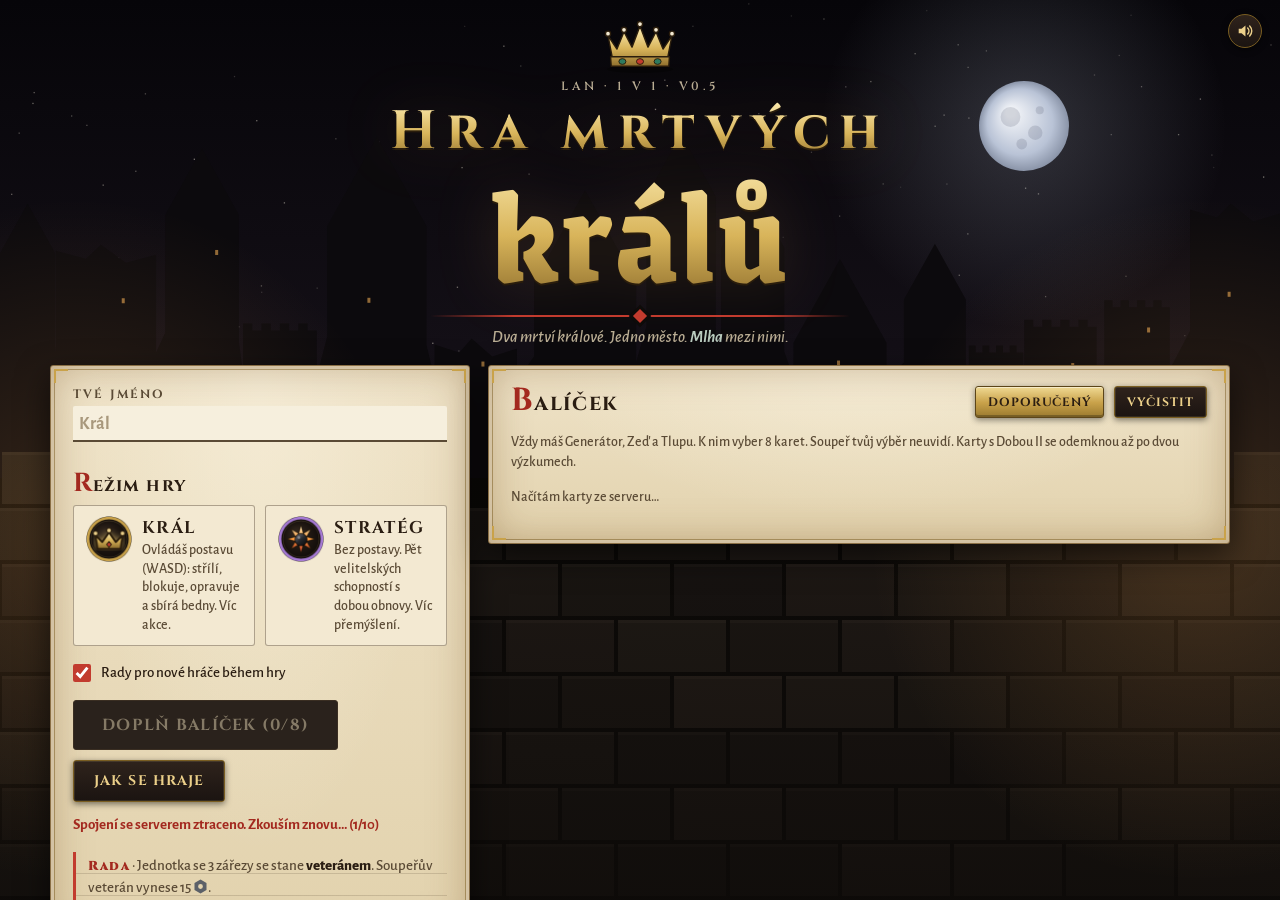
==== HRA-MRTVYCH-KRALU/index.html @ 2fa7d475 "Přidána Hra mrtvých králů v0.5 „Krypta“ PvP strategie 1v1 po LAN v prohlížeči: režimy Král a Stratég" ====
<!doctype html>
<html lang="cs">
<head>
<meta charset="utf-8">
<meta name="viewport" content="width=device-width, initial-scale=1">
<title>Hra mrtvých králů</title>
<link rel="preconnect" href="https://fonts.googleapis.com">
<link rel="preconnect" href="https://fonts.gstatic.com" crossorigin>
<link rel="stylesheet" href="https://fonts.googleapis.com/css2?family=Cinzel:wght@600;700;900&family=Alegreya+Sans:ital,wght@0,500;0,700;0,800;1,500&family=Grenze+Gotisch:wght@600;800&display=swap">
<link rel="stylesheet" href="style.css">
</head>
<body>

<div id="lobby">
  <canvas id="lobbyBg" aria-hidden="true"></canvas>
  <div class="sconce l" aria-hidden="true"></div><div class="sconce r" aria-hidden="true"></div>
  <button class="optBtn" id="optLobby" tabindex="-1" title="Zvuk a efekty (M ztlumí)"></button>
  <div class="lwrap">
    <header class="lhead">
      <canvas id="logoCrown" width="120" height="84" aria-hidden="true"></canvas>
      <div class="eyebrow">LAN · 1 v 1 · <span id="ver">v0.5</span></div>
      <h1 class="logo"><span class="la">Hra mrtvých</span><span class="lb">králů</span></h1>
      <div class="rubr" aria-hidden="true"><i></i></div>
      <p class="tagline">Dva mrtví králové. Jedno město. <b>Mlha</b> mezi nimi.</p>
    </header>
    <div class="lcols">
      <section class="folio orn lcol">
        <label class="lbl" for="name">Tvé jméno</label>
        <input type="text" id="name" maxlength="16" placeholder="Král" autocomplete="off">
        <div class="slots" id="slots"></div>
        <div class="note hidden" id="note"></div>
        <h3>Režim hry</h3>
        <div class="modes">
          <button class="mode" data-mode="kral" style="--c:#c9a24a"><img class="ico big" data-icon="kral" data-col="#c9a24a" alt=""><span><b>Král</b><span>Ovládáš postavu (WASD): střílí, blokuje, opravuje a sbírá bedny. Víc akce.</span></span></button>
          <button class="mode" data-mode="strateg" style="--c:#6a4a9a"><img class="ico big" data-icon="odstrel" data-col="#a77bd6" alt=""><span><b>Stratég</b><span>Bez postavy. Pět velitelských schopností s dobou obnovy. Víc přemýšlení.</span></span></button>
        </div>
        <label class="chk"><input type="checkbox" id="tipsChk"> Rady pro nové hráče během hry</label>
        <div class="row">
          <button class="btn primary big" id="readyBtn">Jsem připraven</button>
          <button class="btn dark" id="helpBtn">Jak se hraje</button>
        </div>
        <div class="err" id="err"></div>
        <div class="urls" id="urls"></div>
        <div class="tipday" id="tipday"></div>
      </section>
      <section class="folio orn lcol">
        <div class="deckhead">
          <h3>Balíček</h3><span id="deckCount" title="Vybrané karty"></span>
          <button class="btn small" id="deckRec">Doporučený</button>
          <button class="btn small dark" id="deckClear">Vyčistit</button>
        </div>
        <p class="muted">Vždy máš Generátor, Zeď a Tlupu. K nim vyber 8 karet. Soupeř tvůj výběr neuvidí. Karty s Dobou II se odemknou až po dvou výzkumech.</p>
        <div id="deck"><p class="muted">Načítám karty ze serveru…</p></div>
      </section>
    </div>
  </div>
</div>

<div id="game" class="hidden">
  <div id="top">
    <div class="res e" id="resE" title="Energie"><span data-ic="e"></span><b id="rE">0</b><small id="rInc"></small></div>
    <div class="res s" id="resS" title="Šrot"><span data-ic="s"></span><b id="rS">0</b><button class="conv" id="convBtn" tabindex="-1" title="Přetavit 30 ⚡ na 10 🔩 (C) · od Doby II"><span data-ic="e"></span>→<span data-ic="s"></span></button></div>
    <div class="res v" id="resV" title="Vzorky"><span data-ic="v"></span><b id="rV">0</b><small id="rDoba"></small></div>
    <button class="btn small dark" id="resBtn" tabindex="-1" title="Výzkum (V)">Výzkum <kbd>V</kbd></button>
    <div class="thr me"><div class="lb"><span class="nm" id="thMeN">Tvůj trůn</span><span id="thMeV"></span></div><div class="bar" id="thMeBar"><i class="trail" id="thMeT"></i><i class="fill" id="thMe"></i></div></div>
    <div id="clockBox"><div id="clock">00:00</div><div id="phase"></div></div>
    <div class="thr foe"><div class="lb"><span class="nm" id="thFoeN">Soupeř</span><span id="thFoeV"></span></div><div class="bar" id="thFoeBar"><i class="trail" id="thFoeT"></i><i class="fill" id="thFoe"></i></div></div>
    <div id="chips"><div class="chip hidden" id="eclChip"></div><div class="chip hidden" id="relicChip"></div></div>
    <button class="optBtn" id="optBtn" tabindex="-1" title="Zvuk a efekty (M ztlumí)"></button>
  </div>
  <div id="stage">
    <div id="hud"><div id="banner"></div></div>
    <div id="board">
      <canvas id="cv"></canvas>
      <div id="marks" aria-hidden="true"></div>
      <div id="tip" class="hidden"></div>
    </div>
    <div id="ann" aria-live="polite"></div>
  </div>
  <div id="side" class="orn"><div id="sideMain"></div><div id="toasts" aria-live="polite"></div></div>
  <div id="bar"></div>
</div>

<div id="floats" aria-hidden="true"></div>
<div id="curMsg" class="hidden" role="status"></div>

<div id="optPop" class="hidden" role="dialog" aria-label="Zvuk a efekty">
  <h4>Zvuk a efekty</h4>
  <label class="sl"><span>Efekty</span><input type="range" min="0" max="100" step="5" data-o="sfx"><output data-v="sfx"></output></label>
  <label class="sl"><span>Hudba</span><input type="range" min="0" max="100" step="5" data-o="mus"><output data-v="mus"></output></label>
  <label class="ck"><input type="checkbox" data-o="mute"> Ztlumit vše <kbd>M</kbd></label>
  <div class="seg"><span>Otřesy obrazovky</span><div class="segs"><button tabindex="-1" data-shake="0">vypnuto</button><button tabindex="-1" data-shake="0.4">slabé</button><button tabindex="-1" data-shake="1">plné</button></div></div>
  <label class="ck"><input type="checkbox" data-o="flash"> Záblesky</label>
  <label class="ck"><input type="checkbox" data-o="nums"> Čísla poškození</label>
  <label class="ck"><input type="checkbox" data-o="calm"> Klidné efekty <small>bez otřesů, záblesků a zpomalení</small></label>
</div>

<div id="endOv" class="ov hidden">
  <div class="card folio orn end">
    <canvas id="endCrown" width="220" height="140" aria-hidden="true"></canvas>
    <h1 id="endT"></h1>
    <div class="sub" id="endR"></div>
    <table id="endS"></table>
    <button class="btn primary big" id="endBtn">Zpět do lobby</button>
  </div>
</div>

<div id="resOv" class="ov hidden">
  <div class="card folio orn wide">
    <div class="rhead"><h2><img class="ico" data-icon="vzorek" data-col="#a77bd6" alt="">Výzkum</h2><span id="resInfo" class="muted"></span><button class="btn small dark" id="resClose" tabindex="-1">Zavřít <kbd>V</kbd></button></div>
    <div class="rtree" id="resTree"></div>
  </div>
</div>

<div id="helpOv" class="ov hidden">
  <div class="card folio orn help">
    <h2>Jak se hraje</h2>
    <h3>Cíl</h3>
    <ul>
      <li>Znič soupeřův <b>Trůn</b> nebo mu dej <b>šach-mat</b>. Svůj trůn máš vždy vlevo.</li>
      <li>Zápas trvá náhodně 10–15 min. Pak přijde <b>Poslední noc</b>: tma, Mlha každých 20 s pohltí další sloupec a trůny ztrácejí životy. Padnou-li oba naráz, vyhraje ten, kdo nadělal víc škody.</li>
    </ul>
    <h3>Pole a Mlha</h3>
    <ul>
      <li>Stavíš a nasazuješ jen na <b>své polovině</b>. Uprostřed je <b>Mlha</b>, odkud lezou zombie na oba hráče. Mlha pomalu ubírá životy.</li>
      <li>Od poloviny zápasu se Mlha rozšiřuje do základen. Stavby v ní chátrají.</li>
      <li>Soupeře vidíš jen <b>průzkumem</b> (Hláska, dron, jednotky, Král). <b>Věže střílí jen tam, kam vidíš.</b></li>
      <li><b>Zatmění</b> ve 4., 7. a 10. minutě: 25 s tmy, věže vidí jen 1,5 pole a jednotky polovinu. Ohlásí se 15 s předem.</li>
    </ul>
    <h3>Bedny a Relikvie</h3>
    <ul>
      <li>Do Mlhy padají <b>zásobovací bedny</b> (energie, šrot, Vzorky, někdy karta zdarma). Sebrat bednu trvá 3 s: jednotka na poli, Král u ní nebo sběrný dron. Když u ní stojí oba hráči, je <b>sporná</b>.</li>
      <li>Od 2. minuty je uprostřed Mlhy <b>Relikvie</b>. Obsadíš ji, když tam 5 s stojí jen tvoje jednotka nebo Král. Dává +2 <span data-ic="e"></span>/s a každých 40 s 1 <span data-ic="v"></span>.</li>
    </ul>
    <h3>Režimy</h3>
    <ul>
      <li><b>Král:</b> <kbd>W</kbd><kbd>A</kbd><kbd>S</kbd><kbd>D</kbd> pohyb, střílí sám. <kbd>Mezerník</kbd> blok (−70 % poškození; v prvních 0,3 s odrazí střelu). <kbd>Shift</kbd> výpad. <kbd>F</kbd> oprava stavby (stojí šrot). <kbd>Q</kbd> válečný pokřik, když je nabitý: 8 s chrání a zrychluje tvé jednotky kolem Krále. Mrtvý Král se vrátí za 15 s, do té doby nemůžeš stavět.</li>
      <li><b>Stratég:</b> <kbd>Q</kbd> oprava, <kbd>W</kbd> odstřel (cíl i posvítí), <kbd>E</kbd> sběrný dron, <kbd>R</kbd> štít trůnu, <kbd>G</kbd> Útok! (tvé jednotky 6 s odolnější a rychlejší).</li>
    </ul>
    <h3>Karty, vylepšení a výzkum</h3>
    <ul>
      <li>V lobby si složíš <b>balíček 8 karet</b> (stavby, jednotky s šachovými pohyby, schopnosti).</li>
      <li>Klikni na svou stavbu a zmáčkni <kbd>U</kbd>. Na úrovni 2 zmáčkni <kbd>U</kbd> a pak <kbd>A</kbd> nebo <kbd>B</kbd> (nebo klikni na cestu).</li>
      <li><b>Přetavení</b> <kbd>C</kbd> promění 30 <span data-ic="e"></span> na 10 <span data-ic="s"></span> (od Doby II).</li>
      <li><b>Vzorky</b> <span data-ic="v"></span> utrácíš za <b>výzkum</b> (<kbd>V</kbd>). Po 2 výzkumech přijde <b>Doba II</b> (silnější karty), po 5 <b>Doba III</b> (+2 energie/s).</li>
      <li>Pěšák u soupeřova trůnu se <b>promění v Dámu</b> (když žádnou nemáš, zůstanou mu jeho zranění). Jednotka se 3 zářezy se stane <b>veteránem</b>.</li>
    </ul>
    <h3>Šach-mat</h3>
    <ul>
      <li><b>Šach</b>: soupeřovy jednotky stojí u tvého trůnu aspoň ve 3 řadách a ty se nemůžeš bránit (Král je mrtvý / Odstřel i Štít se obnovují).</li>
      <li>Když šach trvá 10 s, je to <b>mat</b> a prohráváš.</li>
    </ul>
    <h3>Ovládání</h3>
    <ul>
      <li><kbd>1</kbd>–<kbd>0</kbd> karty z lišty, <kbd>T</kbd> tlupa, <kbd>V</kbd> výzkum, <kbd>U</kbd> vylepšit, <kbd>X</kbd> prodat, <kbd>C</kbd> přetavit (od Doby II), <kbd>M</kbd> zvuk, <kbd>Esc</kbd> nebo pravé tlačítko zrušit, <kbd>H</kbd> nápověda</li>
    </ul>
    <button class="btn primary" id="helpClose" tabindex="-1">Rozumím</button>
  </div>
</div>

<script src="js/base.js"></script>
<script src="js/paint.js"></script>
<script src="js/ui.js"></script>
<script src="js/render.js"></script>
<script src="js/input.js"></script>
<script src="js/audio.js"></script>
<script src="js/main.js"></script>
</body>
</html>
---- HRA-MRTVYCH-KRALU/style.css ----
/* "Iluminovaná krypta": tooled leather in game, vellum folios for lobby and overlays, gilt rules, wax seals. No glow, no cut corners. */
:root {
  color-scheme: dark;
  --crypt: #0e0b09; --crypt2: #17110e;
  --leather: #1b1411; --leather2: #241a15; --leather3: #2f231c; --rule: #4a3a26;
  --vellum: #e9dcc0; --vellum2: #d8c59c; --vellumL: #f3e9d2;
  --ink: #2a1d12; --ink2: #5a4a35; --rubric-ink: #a3291f;
  --text: #ecdfc3; --muted: #b9ad94; --dim: #857a66;
  --gilt: #c9a24a; --gilt-hi: #ecd08a; --gilt-lo: #7a5e22;
  --rubric: #c23b2e; --rubric-d: #8e2219;
  --candle: #ffb85a; --verd: #5fb08f; --verd-d: #2e7a5e; --amethyst: #a77bd6; --amethyst-d: #6a4a9a; --moon: #b9c3d6; --mist: #b9cbbf; --ghost: #cbbcff;
  --a: #5b8fe0; --a-hi: #a9c6f5; --a-lo: #2f5fae; --b: #e8833a; --b-hi: #ffbf7a; --b-lo: #a8501a;
  --en: #ffb85a; --sc: #c9ccd3; --vz: #b99ae6;
  --plaque: linear-gradient(180deg, #f0d993, #c9a24a 52%, #9b7a2f);
  --hide: linear-gradient(180deg, #2a1f19, #1b1411);
  --display: "Cinzel", "Perpetua Titling MT", "Trajan Pro", "Times New Roman", Georgia, serif;
  --font: "Alegreya Sans", Candara, "Segoe UI", system-ui, sans-serif;
  --black: "Grenze Gotisch", "Cinzel", Georgia, serif;
}
* { box-sizing: border-box; }
html, body { margin: 0; height: 100%; background: var(--crypt); color: var(--text); font: 500 15px/1.45 var(--font); overflow: hidden; -webkit-font-smoothing: antialiased; }
button { font: inherit; color: inherit; cursor: pointer; }
.hidden { display: none !important; }
h1, h2, h3, h4 { margin: 0; font-family: var(--display); font-weight: 700; letter-spacing: .06em; line-height: 1.15; }
b, strong { font-weight: 800; }
.muted { color: var(--muted); font-size: 14px; }
* { scrollbar-width: thin; scrollbar-color: var(--gilt-lo) transparent; }
kbd { display: inline-block; font: 700 11px/16px var(--font); padding: 0 5px; margin: 0 1px; border: 1px solid var(--gilt-lo); border-radius: 2px; color: var(--gilt-hi); background: rgba(0,0,0,.3); }
.e { color: var(--en); } .s { color: var(--sc); } .v { color: var(--vz); }
.ic { width: 1em; height: 1em; display: inline-block; vertical-align: -.14em; }
.ic-e { fill: var(--en); } .ic-s { fill: var(--sc); } .ic-v { fill: var(--vz); } .ic-g { fill: var(--verd); }
.ico { width: 30px; height: 30px; flex: none; }
.ico.big { width: 46px; height: 46px; }
.ico.sm { width: 22px; height: 22px; vertical-align: -6px; }
.emb { width: 18px; height: 20px; flex: none; vertical-align: -4px; }
.emb > :first-child { stroke-width: 1.4; }
.emb-a > :first-child { fill: var(--a); stroke: #e2d6bc; } .emb-a .ch { fill: #f6eedb; }
.emb-b > :first-child { fill: var(--b); stroke: #2e2729; } .emb-b .ch { fill: #211c1e; }

/* gilt corner brackets: 8 gradients make 4 L-shapes */
.orn { position: relative; }
.orn::before, .mode.on::before { content: ""; position: absolute; inset: 0; pointer-events: none; --l: 14px;
  background-image: linear-gradient(var(--o, var(--gilt)), var(--o, var(--gilt))), linear-gradient(var(--o, var(--gilt)), var(--o, var(--gilt))),
    linear-gradient(var(--o, var(--gilt)), var(--o, var(--gilt))), linear-gradient(var(--o, var(--gilt)), var(--o, var(--gilt))),
    linear-gradient(var(--o, var(--gilt)), var(--o, var(--gilt))), linear-gradient(var(--o, var(--gilt)), var(--o, var(--gilt))),
    linear-gradient(var(--o, var(--gilt)), var(--o, var(--gilt))), linear-gradient(var(--o, var(--gilt)), var(--o, var(--gilt)));
  background-repeat: no-repeat;
  background-size: var(--l) 2px, 2px var(--l), var(--l) 2px, 2px var(--l), var(--l) 2px, 2px var(--l), var(--l) 2px, 2px var(--l);
  background-position: 3px 3px, 3px 3px, calc(100% - 3px) 3px, calc(100% - 3px) 3px, 3px calc(100% - 3px), 3px calc(100% - 3px), calc(100% - 3px) calc(100% - 3px), calc(100% - 3px) calc(100% - 3px); }

/* vellum folio (lobby, help, research, end) */
.folio { color: var(--ink); border: 1px solid #8a6f45; border-radius: 3px;
  background: radial-gradient(ellipse at 50% 0%, rgba(255,250,235,.4), transparent 60%), linear-gradient(180deg, #efe3c8, #e2d2ad);
  box-shadow: inset 0 0 40px rgba(110,70,20,.35), inset 0 0 0 3px #e9dcc0, inset 0 0 0 4px rgba(122,94,34,.5), 0 12px 32px rgba(0,0,0,.6); }
.folio h2, .folio h3 { color: var(--ink); }
.folio h2::first-letter, .folio h3::first-letter { color: var(--rubric-ink); font-size: 1.45em; line-height: .8; }
.folio .muted { color: var(--ink2); }
.folio kbd { color: var(--ink); border-color: var(--ink2); background: rgba(255,250,235,.6); }
.folio .e { color: #94520f; } .folio .s { color: #4c5058; } .folio .v { color: #6a4a9a; }
.folio .ic-e { fill: #b0661a; } .folio .ic-s { fill: #5b6068; } .folio .ic-v { fill: #7b56b0; } .folio .ic-g { fill: var(--verd-d); }
.doba { color: var(--amethyst); font-weight: 700; }
.folio .doba { color: var(--amethyst-d); }

/* ---------- buttons ---------- */
.btn { position: relative; display: inline-flex; align-items: center; justify-content: center; gap: 8px; min-height: 42px; padding: 8px 20px;
  font: 700 14px var(--display); letter-spacing: .08em; text-transform: uppercase; color: var(--ink); border: 1px solid #5c4519; border-radius: 3px;
  background: var(--plaque); box-shadow: inset 0 1px 0 rgba(255,255,255,.5), inset 0 -2px 0 rgba(0,0,0,.25), 0 2px 6px rgba(0,0,0,.45);
  transition: filter .12s, transform .08s, box-shadow .12s; }
.btn:hover:not(:disabled) { filter: brightness(1.08); box-shadow: inset 0 1px 0 rgba(255,255,255,.5), inset 0 -2px 0 rgba(0,0,0,.25), 0 2px 6px rgba(0,0,0,.45), 0 0 14px rgba(255,184,90,.35); }
.btn:active:not(:disabled) { transform: translateY(1px); box-shadow: inset 0 2px 4px rgba(0,0,0,.35); }
.btn.dark { color: var(--gilt-hi); background: linear-gradient(180deg, #2f231c, #1b1411); border-color: var(--gilt-lo); box-shadow: inset 0 0 0 1px rgba(236,208,138,.12), 0 2px 6px rgba(0,0,0,.5); }
.btn.on { color: var(--ink); background: linear-gradient(180deg, #9ad6bb, #5fb08f 52%, #2e7a5e); border-color: #1f5743; }
.btn.small { min-height: 32px; font-size: 12px; padding: 4px 12px; }
.btn.big { min-height: 50px; font-size: 16px; padding: 10px 28px; }
.btn:disabled { cursor: not-allowed; color: var(--dim); background: #2a221c; border-color: #3a2e22; box-shadow: none; }
.optBtn { width: 34px; height: 34px; flex: none; display: grid; place-items: center; padding: 0; color: var(--gilt-hi); border: 1px solid var(--gilt-lo); border-radius: 50%;
  background: linear-gradient(180deg, #2f231c, #1b1411); box-shadow: 0 2px 6px rgba(0,0,0,.5); }
.optBtn svg { width: 18px; height: 18px; fill: currentColor; }
.optBtn:hover { border-color: var(--gilt); }
.optBtn.muted { color: var(--rubric); }

/* ---------- lobby ---------- */
#lobby { position: fixed; inset: 0; overflow-y: auto; padding: 18px 16px 30px; background: var(--crypt); }
#lobbyBg { position: fixed; inset: 0; width: 100%; height: 100%; display: block; z-index: 0; }
.sconce { position: fixed; top: 22%; width: 52vw; height: 76vh; z-index: 0; pointer-events: none; background: radial-gradient(closest-side, rgba(255,170,80,.18), transparent); animation: flicker 3.7s infinite; }
.sconce.l { left: -20vw; } .sconce.r { right: -20vw; animation-delay: -1.6s; }
@keyframes flicker { 0%, 100% { opacity: .85; } 21% { opacity: 1; } 43% { opacity: .7; } 62% { opacity: .95; } 81% { opacity: .78; } }
#lobby .optBtn { position: fixed; top: 14px; right: 18px; z-index: 5; }
.lwrap { position: relative; z-index: 1; max-width: 1180px; margin: 0 auto; display: flex; flex-direction: column; gap: 18px; }
.lhead { display: flex; flex-direction: column; align-items: center; gap: 4px; text-align: center; }
#logoCrown { width: 80px; height: 56px; }
.eyebrow { font: 600 12px var(--display); letter-spacing: .3em; text-transform: uppercase; color: var(--muted); }
.logo { display: flex; flex-direction: column; align-items: center; line-height: 1.1; user-select: none; }
.logo span { display: block; padding: .06em .12em 0; color: transparent; background: linear-gradient(180deg, #fff0b8, #d8b45a 55%, #8a6a2a); -webkit-background-clip: text; background-clip: text;
  filter: drop-shadow(0 2px 0 #2a1d0c) drop-shadow(0 0 30px rgba(255,184,90,.14)); }
.logo .la { font: 700 clamp(26px, 4.6vw, 54px)/1.15 var(--display); letter-spacing: .18em; }
.logo .lb { font: 800 clamp(64px, 11vw, 140px)/1.1 var(--black); margin-top: -.12em; }
.rubr { position: relative; width: min(420px, 70%); height: 2px; margin: 2px 0 4px; background: linear-gradient(90deg, transparent, var(--rubric) 20%, var(--rubric) 80%, transparent); }
.rubr i { position: absolute; left: 50%; top: 50%; width: 10px; height: 10px; transform: translate(-50%, -50%) rotate(45deg); background: var(--rubric); box-shadow: 0 0 0 3px var(--crypt); }
.tagline { margin: 2px 0 0; font: italic 500 17px var(--font); color: var(--muted); }
.tagline b { color: var(--mist); font-weight: 700; }
.lcols { display: grid; grid-template-columns: minmax(300px, 420px) 1fr; gap: 18px; align-items: start; }
.lcol { padding: 20px 22px 22px; }
.lcol h3 { font-size: 18px; margin: 18px 0 8px; }
.lcol h3:first-child { margin-top: 0; }
label.lbl { display: block; font: 700 12px var(--display); letter-spacing: .18em; text-transform: uppercase; color: var(--ink2); margin-bottom: 4px; }
input[type=text] { width: 100%; padding: 7px 6px 5px; font: 700 18px var(--font); color: var(--ink); background: #f6efdd; border: 0; border-bottom: 2px solid var(--ink2); border-radius: 2px 2px 0 0; outline: none; }
input[type=text]:focus { border-bottom-color: var(--rubric); }
input[type=text]::placeholder { color: #a8987c; }
.slots { margin: 14px 0; display: grid; gap: 8px; }
.slot { display: flex; align-items: center; gap: 10px; padding: 7px 10px; background: rgba(255,250,235,.5); border: 1px solid rgba(90,74,53,.35); border-radius: 3px; }
.slot .emb { width: 26px; height: 29px; }
.slot .nm { flex: 1; min-width: 0; font-weight: 800; font-size: 16px; color: var(--ink); overflow-wrap: anywhere; }
.slot .nm small { display: block; font-weight: 500; font-size: 13px; color: var(--ink2); }
.slot.empty { opacity: .72; }
.slot.empty .nm { font-weight: 500; font-style: italic; color: var(--ink2); }
.slot .st { font: 700 12px var(--display); letter-spacing: .08em; color: var(--ink2); white-space: nowrap; }
.slot .st.ok { color: var(--verd-d); }
.kick { padding: 2px 4px; background: none; border: 0; color: var(--rubric-ink); font: 700 13px var(--font); text-decoration: underline; }
.note { margin: -4px 0 14px; padding: 8px 12px; font-size: 14px; color: var(--ink); background: rgba(194,59,46,.08); border-left: 3px solid var(--rubric); }
.modes { display: grid; grid-template-columns: 1fr 1fr; gap: 10px; }
.mode { --c: var(--gilt); --o: var(--c); position: relative; display: flex; gap: 10px; align-items: flex-start; text-align: left; padding: 10px 12px; color: var(--ink);
  background: var(--vellumL); border: 1px solid rgba(90,74,53,.45); border-radius: 3px; transition: transform .12s, box-shadow .12s, border-color .12s; }
.mode b { display: block; font: 700 17px var(--display); letter-spacing: .08em; text-transform: uppercase; }
.mode span span { display: block; font-size: 14px; color: var(--ink2); margin-top: 2px; line-height: 1.35; }
.mode:hover:not(:disabled) { border-color: var(--c); }
.mode.on { border: 2px solid var(--c); padding: 9px 11px; box-shadow: 0 6px 14px rgba(60,35,10,.35); transform: translateY(-2px); }
.mode:disabled { opacity: .55; cursor: default; }
.chk { display: flex; align-items: center; gap: 10px; margin: 16px 0; font-size: 15px; cursor: pointer; }
.chk input { width: 18px; height: 18px; accent-color: var(--rubric); margin: 0; }
.row { display: flex; gap: 10px; flex-wrap: wrap; align-items: center; }
.urls { margin-top: 14px; font-size: 14px; color: var(--ink2); line-height: 1.9; }
.urls code { font: 700 14px var(--font); color: var(--ink); background: rgba(255,250,235,.7); border: 1px solid rgba(90,74,53,.3); padding: 1px 7px; user-select: all; }
.err { color: var(--rubric-ink); font-weight: 700; margin-top: 12px; }
.err .btn { margin-left: 8px; }
.tipday { margin-top: 16px; padding: 3px 12px; min-height: 66px; font-size: 15px; line-height: 22px; color: var(--ink2);
  background: repeating-linear-gradient(180deg, transparent 0 21px, rgba(90,74,53,.2) 21px 22px); border-left: 3px solid var(--rubric); }
.tipday b { color: var(--ink); }
.rada { font: 900 13px var(--display); letter-spacing: .12em; color: var(--rubric-ink); }
.deckhead { display: flex; align-items: center; gap: 10px; flex-wrap: wrap; }
.deckhead h3 { margin: 0; font-size: 22px; }
#deckCount { flex: 1; display: flex; align-items: center; gap: 5px; font: 700 15px var(--display); color: var(--rubric-ink); }
#deckCount i { width: 9px; height: 9px; transform: rotate(45deg); border: 1.5px solid var(--ink2); }
#deckCount i.on { background: var(--rubric); border-color: var(--rubric-d); }
#deckCount span { margin-left: 6px; }
#deckCount.full { color: var(--verd-d); }
#deckCount.full i.on { background: var(--verd-d); border-color: #1f5743; }
#deckCount.bump { animation: deny .3s; }
#deck h4 { font: 700 12px var(--display); letter-spacing: .22em; text-transform: uppercase; color: var(--ink2); margin: 16px 0 8px; }
.cards { display: grid; grid-template-columns: repeat(auto-fill, minmax(220px, 1fr)); gap: 8px; }
.dc { position: relative; display: flex; gap: 10px; align-items: flex-start; text-align: left; padding: 9px 10px; color: var(--ink); background: var(--vellumL);
  border: 1px solid rgba(90,74,53,.4); border-radius: 3px; transition: transform .12s, box-shadow .12s; }
.dc .ico { width: 38px; height: 38px; }
.dc:hover { transform: translateY(-1px); box-shadow: 0 4px 10px rgba(60,35,10,.25); }
.dc .dt { min-width: 0; }
.dc b { display: block; font: 800 15px var(--font); padding-right: 14px; }
.dc .c { display: block; font-size: 13px; margin: 1px 0 3px; color: var(--ink2); }
.dc .d { display: block; font-size: 13px; color: var(--ink2); line-height: 1.35; }
.dc.on { border: 2px solid var(--gilt); padding: 8px 9px; background: #f9f0db; }
.dc.on::after { content: "✓"; position: absolute; top: -1px; right: 10px; width: 15px; height: 25px; padding-top: 2px; text-align: center; font: 900 11px var(--font); color: #fbe9d0;
  background: linear-gradient(180deg, var(--rubric), var(--rubric-d)); clip-path: polygon(0 0, 100% 0, 100% 100%, 50% 78%, 0 100%); }
@media (max-width: 900px) { .lcols { grid-template-columns: 1fr; } }

/* ---------- game frame ---------- */
#game { position: fixed; inset: 0; display: grid; grid-template-rows: auto 1fr auto; grid-template-columns: minmax(0, 1fr) 304px; background: var(--crypt); }
#top { grid-column: 1 / 3; display: flex; align-items: center; gap: 14px; padding: 6px 14px; flex-wrap: wrap; position: relative; z-index: 3;
  background: linear-gradient(180deg, #241a15, #18110e); border-bottom: 2px solid var(--gilt-lo); box-shadow: inset 0 -1px 0 rgba(236,208,138,.35), 0 6px 18px rgba(0,0,0,.6); }
.res { position: relative; display: flex; align-items: center; gap: 6px; white-space: nowrap; }
.res > .ic { width: 20px; height: 20px; }
.res b { display: inline-block; min-width: 3.2ch; text-align: right; font: 800 23px/1.1 var(--font); font-variant-numeric: lining-nums tabular-nums; }
.res small { font: 500 13px var(--font); color: var(--muted); }
.res.e b { color: var(--en); } .res.s b { color: var(--sc); } .res.v b { color: var(--vz); }
.res.miss b { animation: miss .45s; }
.res.gain > .ic { animation: icPulse .4s; }
@keyframes miss { 25%, 60% { color: #ff6a55; transform: scale(1.18); } }
@keyframes icPulse { 40% { transform: scale(1.35); } }
.conv { display: inline-flex; align-items: center; gap: 1px; height: 24px; margin-left: 4px; padding: 0 6px; font: 700 12px var(--font); color: var(--muted);
  background: linear-gradient(180deg, #2f231c, #1b1411); border: 1px solid var(--gilt-lo); border-radius: 3px; }
.conv .ic { width: 13px; height: 13px; }
.conv:hover { color: var(--gilt-hi); border-color: var(--gilt); }
.conv.poor { filter: saturate(.3) brightness(.7); }
.conv.lock { filter: grayscale(1) brightness(.5); }
.conv.press { animation: press .12s; } .conv.deny { animation: deny .24s; }
#resBtn.ping { border-color: var(--gilt); animation: ping 1.4s infinite; }
@keyframes ping { 50% { box-shadow: 0 0 0 3px rgba(236,208,138,.4); color: #fff0b8; } }
.thr { flex: 1; min-width: 150px; max-width: 280px; }
.thr .lb { display: flex; justify-content: space-between; gap: 8px; font: 700 12px var(--display); letter-spacing: .06em; color: var(--muted); white-space: nowrap; }
.thr .nm { display: flex; align-items: center; gap: 5px; min-width: 0; }
.thr .nm span { overflow: hidden; text-overflow: ellipsis; }
.thr .nm .emb { width: 15px; height: 17px; }
.thr .lb > span:last-child { font: 800 13px var(--font); letter-spacing: 0; font-variant-numeric: lining-nums tabular-nums; }
.thr .bar { position: relative; height: 10px; margin-top: 3px; background: #0c0907; border: 1px solid var(--gilt-lo); box-shadow: inset 0 1px 3px #000; }
.thr .bar i { position: absolute; left: 0; top: 0; bottom: 0; width: 100%; }
.thr .bar .trail { background: #f3e9d2; opacity: .8; transition: width .5s ease .35s; }
.thr .bar .fill { transition: width .2s; }
.bar.sa .fill { background: linear-gradient(180deg, var(--a-hi), var(--a) 50%, var(--a-lo)); }
.bar.sb .fill { background: linear-gradient(180deg, var(--b-hi), var(--b) 50%, var(--b-lo)); clip-path: polygon(0 0, 100% 0, calc(100% - 5px) 50%, 100% 100%, 0 100%); }
.bar.low.sa .fill { background: repeating-linear-gradient(135deg, rgba(10,6,4,.55) 0 3px, transparent 3px 7px), linear-gradient(180deg, var(--a-hi), var(--a) 50%, var(--a-lo)); }
.bar.low.sb .fill { background: repeating-linear-gradient(135deg, rgba(10,6,4,.55) 0 3px, transparent 3px 7px), linear-gradient(180deg, var(--b-hi), var(--b) 50%, var(--b-lo)); }
.bar.shield { border-color: var(--gilt-hi); box-shadow: inset 0 1px 3px #000, 0 0 0 1px var(--gilt); }
.thr.hit { animation: deny .18s; }
#clockBox { text-align: center; min-width: 118px; }
#clock { font: 900 26px/1.1 var(--display); color: var(--vellum); letter-spacing: .06em; font-variant-numeric: lining-nums tabular-nums; }
#clock.night { display: flex; align-items: center; justify-content: center; gap: 7px; font-size: 16px; line-height: 30px; color: #e0503f; animation: slow 2.4s infinite alternate; }
#clock.night::before { content: ""; width: 13px; height: 13px; border-radius: 50%; background: radial-gradient(circle at 35% 35%, #e25a48, #7a1a12); box-shadow: 0 0 0 1px #3d0c08; }
#phase { font: 500 13px var(--font); color: var(--muted); white-space: nowrap; }
#phase.soon { color: var(--candle); font-weight: 800; }
@keyframes slow { to { opacity: .6; } }
#chips { display: flex; gap: 6px; align-items: center; }
.chip { padding: 1px 9px 3px; font: 500 13px/1.25 var(--font); color: var(--text); white-space: nowrap; background: rgba(0,0,0,.25); border: 1px solid var(--gilt-lo); border-radius: 3px; }
.chip small { display: block; font: 700 10px var(--display); letter-spacing: .14em; text-transform: uppercase; color: var(--muted); }
.chip .ic { width: 13px; height: 13px; }
.chip.ecl1 { border-color: var(--amethyst); animation: slow .9s infinite alternate; }
.chip.ecl2 { color: var(--ghost); background: #140f1c; border-color: var(--amethyst-d); }
.chip.mine { border-color: var(--verd); } .chip.foe { border-color: var(--rubric); } .chip.cap { border-style: dashed; }
#top .optBtn { margin-left: auto; }

/* ---------- stage: reserved HUD strip, board, announcer ---------- */
#stage { position: relative; min-height: 0; min-width: 0; container-type: inline-size; display: grid; grid-template-rows: 44px minmax(0, 1fr); }
#hud { display: flex; align-items: center; justify-content: center; min-width: 0; overflow: hidden; padding: 0 8px; pointer-events: none;
  background: linear-gradient(180deg, rgba(0,0,0,.28), transparent); border-bottom: 1px solid rgba(122,94,34,.22); }
#banner { display: flex; gap: 8px; align-items: center; justify-content: center; min-width: 0; }
#board { position: relative; min-height: 0; min-width: 0; }
#cv { position: absolute; inset: 0; width: 100%; height: 100%; display: block; }
#marks { position: absolute; inset: 0; pointer-events: none; overflow: hidden; }
.ban { --b1: #c23b2e; --b2: #8e2219; display: inline-flex; align-items: center; gap: 7px; padding: 4px 26px 5px; white-space: nowrap; flex: none;
  font: 900 14px/1.2 var(--display); letter-spacing: .07em; text-transform: uppercase; color: #fff3e0; text-shadow: 0 1px 0 rgba(0,0,0,.45);
  background: linear-gradient(180deg, var(--b1), var(--b2)); clip-path: polygon(0 0, 100% 0, calc(100% - 12px) 50%, 100% 100%, 0 100%, 12px 50%); }
.ban svg, .annc svg { width: 1.1em; height: 1.1em; fill: currentColor; flex: none; }
.ban.bad { animation: banShake .5s infinite; }
.ban.good { --b1: #f0d993; --b2: #b08a3e; color: var(--ink); text-shadow: none; }
.ban.info { --b1: #3f7f68; --b2: #2b5b4a; }
.ban.lea { --b1: #3b2c22; --b2: #1d1511; color: var(--gilt-hi); }
.ban.dark { --b1: #3a2d4c; --b2: #1b1424; color: var(--ghost); }
.ban.ping { animation: deny .3s 2; }
.ban kbd { color: inherit; border-color: currentColor; background: rgba(0,0,0,.2); }
@keyframes banShake { 25% { transform: translateX(-2px); } 75% { transform: translateX(2px); } }
#ann { position: absolute; left: 0; right: 0; top: 0; z-index: 6; display: flex; justify-content: center; pointer-events: none; filter: drop-shadow(0 5px 8px rgba(0,0,0,.65)); }
.annc { --b1: #3b2c22; --b2: #1d1511; display: flex; flex-direction: column; align-items: center; max-width: 100%; min-width: min(360px, 70%); padding: 3px clamp(24px, 4cqi, 44px) 4px; text-align: center;
  color: var(--gilt-hi); background: linear-gradient(180deg, var(--b1), var(--b2)); clip-path: polygon(0 0, 100% 0, calc(100% - 26px) 50%, 100% 100%, 0 100%, 26px 50%);
  box-shadow: inset 0 2px 0 rgba(201,162,74,.6), inset 0 -2px 0 rgba(201,162,74,.6); }
.annc .t { display: flex; align-items: center; gap: .3em; white-space: nowrap; font: 900 clamp(16px, 2.6cqi, 30px)/1.38 var(--display); letter-spacing: .08em; text-transform: uppercase; }
.annc .t span { min-width: 0; overflow: hidden; text-overflow: ellipsis; }
.annc .t svg { width: .72em; height: .72em; }
.annc .s { font: italic 500 14px/1.2 var(--font); color: inherit; opacity: .92; }
/* routine (prio 3) events: a slim banner that stays in the HUD strip and leaves the top row visible */
.annc.p3 { min-width: 0; padding: 1px 34px 2px; clip-path: polygon(0 0, 100% 0, calc(100% - 16px) 50%, 100% 100%, 0 100%, 16px 50%); }
.annc.p3 .t { font-size: clamp(14px, 1.7cqi, 19px); }
.annc.p3 .s { font-size: 12.5px; }
.annc.bad { --b1: #c23b2e; --b2: #8e2219; color: #fff3e0; box-shadow: none; }
.annc.good { --b1: #f0d993; --b2: #b08a3e; color: var(--ink); box-shadow: none; }
.annc.dark { --b1: #3a2d4c; --b2: #18121f; color: var(--ghost); box-shadow: inset 0 2px 0 rgba(167,123,214,.55), inset 0 -2px 0 rgba(167,123,214,.55); }
#tip { position: absolute; left: 10px; bottom: 8px; max-width: 60%; padding: 5px 12px; font-size: 14px; color: var(--text); pointer-events: none;
  background: rgba(27,20,17,.95); border: 1px solid var(--gilt-lo); border-radius: 12px; box-shadow: 0 3px 10px rgba(0,0,0,.6); }
.mk { position: absolute; width: 0; height: 0; }
.mk::before { content: "✕"; position: absolute; left: 0; top: 0; font: 900 var(--s, 40px)/1 var(--display); color: var(--rubric); -webkit-text-stroke: 3px #0b0806; paint-order: stroke fill;
  transform: translate(-50%, -50%); animation: stamp .65s forwards; }
@keyframes stamp { 0% { opacity: 0; transform: translate(-50%, -50%) scale(1.4); } 18% { opacity: 1; transform: translate(-50%, -50%) scale(1); } 70% { opacity: 1; } 100% { opacity: 0; transform: translate(-50%, -50%) scale(1); } }
#curMsg { position: fixed; z-index: 50; pointer-events: none; max-width: 420px; padding: 3px 10px; font: 700 14px/1.3 var(--font); color: #ffe9e2; text-align: center;
  background: rgba(58,12,8,.94); border: 1px solid var(--rubric); border-radius: 3px; box-shadow: 0 3px 8px rgba(0,0,0,.6); transform: translate(-50%, -100%); }
#curMsg .ic-e { fill: var(--en); } #curMsg .ic-s { fill: var(--sc); } #curMsg .ic-v { fill: var(--vz); }
#floats { position: fixed; inset: 0; z-index: 45; pointer-events: none; }
.flt { position: absolute; font: 800 15px var(--font); transform: translate(-50%, 0); text-shadow: 0 1px 2px #000, 0 0 2px #000; animation: floatUp .9s ease-out forwards; }
.flt.up { color: #a6dd8f; } .flt.dn { color: #ff8a73; }
@keyframes floatUp { to { opacity: 0; transform: translate(-50%, -28px); } }

/* ---------- side panel ---------- */
#side { display: flex; flex-direction: column; min-height: 0; background: radial-gradient(ellipse at 30% 0%, rgba(255,220,160,.06), transparent 60%), linear-gradient(180deg, #241a15, #18110e); border-left: 2px solid var(--gilt-lo); box-shadow: inset 0 0 0 3px #18110e, inset 0 0 0 4px rgba(201,162,74,.35); }
#sideMain { flex: 1; min-height: 0; overflow-y: auto; padding: 14px; }
#sideMain h3 { display: flex; align-items: center; gap: 8px; font: 700 20px var(--display); color: var(--gilt-hi); letter-spacing: .04em; }
#sideMain .lvl { color: var(--muted); font-size: 14px; margin: 2px 0 8px; }
#sideMain p { margin: 6px 0; color: var(--muted); font-size: 15px; }
#sideMain p b { color: var(--text); }
#sideMain h4 { font: 700 13px var(--display); letter-spacing: .1em; text-transform: uppercase; color: var(--gilt); margin: 16px 0 6px; }
.hint { color: var(--candle) !important; }
.stats { display: grid; grid-template-columns: 1fr auto; gap: 0 10px; padding: 0 10px; margin: 8px 0 12px; font-size: 15px; line-height: 24px;
  background: repeating-linear-gradient(180deg, transparent 0 23px, rgba(201,162,74,.16) 23px 24px); border-left: 2px solid var(--gilt-lo); }
.stats span:nth-child(odd) { color: var(--muted); }
.stats span:nth-child(even) { font-weight: 800; color: var(--text); text-align: right; font-variant-numeric: lining-nums tabular-nums; }
.act { --c: var(--gilt); position: relative; display: block; width: 100%; text-align: left; margin-top: 8px; padding: 8px 11px 8px 14px; overflow: hidden;
  font: 500 14px var(--font); color: var(--muted); border-radius: 3px; background: var(--hide); border: 1px solid var(--rule); box-shadow: inset 3px 0 0 var(--c);
  transition: border-color .12s, background .12s, filter .15s; }
.act:hover { border-color: var(--c); background: linear-gradient(180deg, #33261e, #221913); }
.act b { display: flex; align-items: center; gap: 6px; font: 700 15px var(--font); color: var(--vellum); }
.act b kbd { margin-left: auto; }
.act.up { --c: var(--gilt); } .act.sell { --c: var(--rubric); } .act.cmd { --c: var(--moon); }
.act.poor { filter: saturate(.35) brightness(.72); }
.act.pick { border-color: var(--gilt-hi); box-shadow: inset 3px 0 0 var(--gilt-hi), 0 0 0 1px var(--gilt); animation: pickPulse .8s infinite alternate; }
@keyframes pickPulse { to { background: linear-gradient(180deg, #4a3721, #2a1e14); } }
.act.press { animation: press .12s; } .act.deny { animation: deny .24s; }
.act .cdl { position: absolute; left: 0; bottom: 0; height: 2px; background: var(--gilt); }
.sh { display: inline-grid; place-items: center; width: 20px; height: 22px; flex: none; font: 900 12px var(--display); color: var(--ink); background: var(--gilt);
  clip-path: polygon(0 0, 100% 0, 100% 60%, 50% 100%, 0 60%); }
.kbox { margin-bottom: 12px; padding: 8px 10px; background: rgba(0,0,0,.22); border: 1px solid var(--rule); border-radius: 3px; }
.kbox .kh { display: flex; align-items: center; gap: 8px; font-size: 15px; color: var(--muted); }
.kbox .kh b { color: var(--text); font-variant-numeric: lining-nums tabular-nums; }
.kbox.dead .kh { color: #e0503f; }
.meter { position: relative; height: 18px; margin-top: 7px; background: #0c0907; border: 1px solid var(--gilt-lo); border-radius: 2px; overflow: hidden; }
.meter i { position: absolute; left: 0; top: 0; bottom: 0; background: linear-gradient(180deg, #ecd08a, #c9a24a 55%, #7a5e22); transition: width .25s; }
.meter > span { position: relative; display: flex; justify-content: space-between; padding: 0 6px; font: 700 11px/16px var(--display); letter-spacing: .05em; color: var(--vellum); text-shadow: 0 1px 1px #000, 0 0 2px #000; }
.meter.ready { border-color: var(--gilt-hi); animation: ready 1s infinite alternate; }
@keyframes ready { to { box-shadow: 0 0 0 2px rgba(236,208,138,.45); } }
.kpips { display: flex; gap: 12px; margin-top: 6px; font-size: 13px; color: var(--muted); }
.pip { display: inline-flex; align-items: center; gap: 5px; }
.pip::before { content: ""; width: 9px; height: 9px; border-radius: 50%; background: var(--verd); box-shadow: 0 0 0 1px #0b0806; }
.pip.cd::before { background: #3a2e22; }
.steps { list-style: none; padding: 0; margin: 6px 0; font-size: 14px; }
.steps li { position: relative; padding: 2px 0 2px 20px; color: var(--muted); }
.steps li::before { content: ""; position: absolute; left: 4px; top: 9px; width: 7px; height: 7px; transform: rotate(45deg); background: var(--rubric); }
.steps li.done { color: var(--dim); text-decoration: line-through; }
.steps li.done::before { content: "✓"; left: 2px; top: 2px; width: auto; height: auto; transform: none; background: none; color: var(--verd); font-weight: 800; }
.keys { margin-top: 16px; font-size: 13px; color: var(--dim); line-height: 1.9; }
.linkb { padding: 0; background: none; border: 0; color: var(--gilt-hi); text-decoration: underline; font-size: 14px; }
#toasts { flex: none; display: flex; flex-direction: column; justify-content: flex-end; gap: 6px; max-height: 45%; padding: 0 10px 10px; overflow: hidden; }
.toast { padding: 6px 12px; font: 700 14px/1.35 var(--font); color: var(--ink); border-radius: 2px; background: linear-gradient(180deg, #d6c7a6, #c4b18b);
  box-shadow: 0 3px 10px rgba(0,0,0,.6), inset 0 0 0 1px rgba(90,74,53,.35), inset 0 0 16px rgba(140,100,40,.25); transition: opacity .5s, transform .5s; animation: toastIn .25s; }
.toast.out { opacity: 0; transform: translateY(-6px); }
.toast.tip { font-weight: 500; }
.toast.tip::first-letter { font: 900 19px var(--display); color: var(--rubric-ink); }
.toast.warn { box-shadow: inset 3px 0 0 var(--rubric), 0 3px 10px rgba(0,0,0,.6), inset 0 0 16px rgba(140,100,40,.25); }
.toast .ic-e { fill: #b0661a; } .toast .ic-s { fill: #5b6068; } .toast .ic-v { fill: #7b56b0; } .toast .ic-g { fill: var(--verd-d); }
@keyframes toastIn { from { opacity: 0; transform: translateY(8px); } }

/* ---------- card bar ---------- */
#bar { grid-column: 1 / 3; display: flex; gap: 8px; padding: 12px 10px 8px; overflow-x: auto; position: relative; z-index: 2;
  background: linear-gradient(0deg, #241a15, #18110e); border-top: 2px solid var(--gilt-lo); box-shadow: inset 0 1px 0 rgba(236,208,138,.25), 0 -6px 18px rgba(0,0,0,.5); }
.sep { width: 1px; flex: none; margin: 2px; background: linear-gradient(180deg, transparent, var(--gilt-lo), transparent); }
.bb { --c: var(--gilt); position: relative; flex: none; display: flex; align-items: center; gap: 8px; min-width: 128px; max-width: 176px; padding: 6px 12px 7px 7px; text-align: left;
  color: var(--text); border-radius: 3px; background: var(--hide); border: 1px solid var(--rule); transition: transform .12s, border-color .12s, box-shadow .12s, filter .15s; }
.bb > * { position: relative; z-index: 1; }
.bb:hover { border-color: var(--gilt-lo); }
.bb .medal { position: relative; width: 38px; height: 38px; flex: none; }
.bb .medal .ico { width: 38px; height: 38px; display: block; }
.bb .cdt { position: absolute; inset: 0; display: grid; place-items: center; font: 900 14px var(--display); color: var(--vellum); text-shadow: 0 0 3px #000, 0 1px 1px #000; }
.bb .bt { min-width: 0; }
.bb b { display: block; font: 700 14px var(--font); color: var(--vellum); white-space: nowrap; overflow: hidden; text-overflow: ellipsis; }
.bb .c { display: block; font-size: 13px; white-space: nowrap; color: var(--muted); }
.bb .seal { position: absolute; top: -9px; right: -6px; z-index: 2; width: 21px; height: 21px; display: grid; place-items: center; border-radius: 50%;
  font: 900 12px var(--display); color: #fbe9d0; background: radial-gradient(circle at 35% 30%, #d4473a, #8e2219 70%); box-shadow: 0 1px 2px rgba(0,0,0,.7), inset 0 0 0 2px rgba(0,0,0,.15); }
.bb .cdv { position: absolute; left: 0; right: 0; bottom: 0; z-index: 0; height: 0; border-radius: 0 0 3px 3px;
  background: linear-gradient(0deg, rgba(8,5,4,.82), rgba(8,5,4,.55)); border-top: 1px solid rgba(201,162,74,.5); }
.bb .badge { position: absolute; top: -9px; right: 18px; z-index: 2; padding: 0 6px; font: 800 11px/17px var(--font); color: #eaf6ef; background: var(--verd-d); border: 1px solid #1f5743; border-radius: 9px; }
.bb .badge:empty { display: none; }
.bb.on { border-color: var(--gilt-hi); box-shadow: 0 0 0 1px var(--gilt), 0 -3px 14px rgba(255,184,90,.35); transform: translateY(-3px); }
.bb.poor { filter: saturate(.35) brightness(.75); }
.bb.lock { filter: grayscale(1) brightness(.6); }
.bb.lock .c { color: var(--amethyst); }
.bb.free { border-color: var(--verd); }
.bb.press { animation: press .12s; }
.bb.deny { animation: deny .24s; }
.bb.unlock { animation: unlock .55s; }
.bb.ready { animation: bump .45s; }
.bb.ready::after, .bb.shine::after { content: ""; position: absolute; inset: 0; z-index: 3; pointer-events: none; border-radius: 3px;
  background: linear-gradient(100deg, transparent 35%, rgba(255,246,220,.55) 50%, transparent 65%) no-repeat; background-size: 260% 100%; animation: sweep .45s ease-out forwards; }
.bb.shine::after { background-image: linear-gradient(100deg, transparent 38%, rgba(255,232,170,.3) 50%, transparent 62%); animation-duration: .3s; }
.bb .badge.pop { animation: pop 1s; }
@keyframes press { 50% { transform: scale(.94); } }
@keyframes deny { 20%, 60% { transform: translateX(-4px); } 40%, 80% { transform: translateX(4px); } }
@keyframes bump { 30% { transform: scale(1.06); } }
@keyframes sweep { from { background-position: 120% 0; } to { background-position: -20% 0; } }
@keyframes unlock { 0% { filter: brightness(2); } 40% { transform: scale(1.12); } }
@keyframes pop { 0% { transform: scale(.3); } 25% { transform: scale(1.35); box-shadow: 0 0 0 3px rgba(95,176,143,.45); } 45% { transform: scale(1); } }

/* ---------- settings popover ---------- */
#optPop { position: fixed; z-index: 40; width: 290px; padding: 12px 14px 12px; color: var(--text); border-radius: 3px; border: 1px solid var(--rule);
  background: radial-gradient(ellipse at 30% 0%, rgba(255,220,160,.06), transparent 60%), linear-gradient(180deg, #241a15, #18110e);
  box-shadow: inset 0 0 0 3px #18110e, inset 0 0 0 4px rgba(201,162,74,.35), 0 12px 30px rgba(0,0,0,.7); }
#optPop h4 { font: 700 15px var(--display); color: var(--gilt-hi); margin: 2px 0 8px; }
.sl { display: grid; grid-template-columns: 62px 1fr 30px; gap: 8px; align-items: center; margin: 4px 0; font-size: 14px; }
.sl output { text-align: right; font-weight: 800; font-variant-numeric: tabular-nums; }
#optPop input[type=range] { width: 100%; accent-color: var(--gilt); }
.ck { display: flex; flex-wrap: wrap; align-items: center; gap: 8px; margin: 7px 0; font-size: 14px; cursor: pointer; }
.ck input { width: 16px; height: 16px; margin: 0; accent-color: var(--gilt); }
.ck small { flex-basis: 100%; padding-left: 24px; margin-top: -4px; color: var(--dim); font-size: 13px; }
.seg { margin: 8px 0; font-size: 14px; }
.segs { display: flex; margin-top: 4px; }
.segs button { flex: 1; padding: 4px 0; font: 700 12px var(--font); color: var(--muted); background: #1b1411; border: 1px solid var(--rule); }
.segs button + button { border-left: 0; }
.segs button.on { color: var(--ink); background: var(--plaque); border-color: #5c4519; }

/* ---------- overlays ---------- */
.ov { position: fixed; inset: 0; z-index: 20; display: flex; align-items: center; justify-content: center; padding: 16px; background: rgba(6,4,3,.78);
  -webkit-backdrop-filter: blur(3px); backdrop-filter: blur(3px); }
.ov .card { width: min(660px, 100%); max-height: 90vh; overflow-y: auto; padding: 24px 30px; }
.ov .card.wide { width: min(980px, 100%); }
.ov h2 { font: 700 28px var(--display); }
.help h3 { margin-top: 16px; font-size: 17px; }
.help ul { margin: 5px 0; padding-left: 18px; list-style: none; }
.help li { position: relative; margin: 5px 0; }
.help li::before { content: ""; position: absolute; left: -14px; top: .58em; width: 6px; height: 6px; transform: rotate(45deg); background: var(--rubric); }
.help .btn { margin-top: 14px; }
.rhead { display: flex; align-items: center; gap: 12px; flex-wrap: wrap; margin-bottom: 14px; }
.rhead h2 { flex: 1; display: flex; align-items: center; gap: 10px; }
#resInfo b { color: var(--ink); }
.rtree { display: grid; grid-template-columns: repeat(3, 1fr); gap: 14px; }
.rtree h3 { font-size: 18px; margin-bottom: 8px; }
.rtree > div:nth-child(1) h3 { color: #7a5e22; } .rtree > div:nth-child(2) h3 { color: #a3291f; } .rtree > div:nth-child(3) h3 { color: #2e7a5e; }
.rb { position: relative; display: block; width: 100%; text-align: left; padding: 10px 12px; margin-bottom: 8px; color: var(--ink); background: var(--vellumL);
  border: 1px solid rgba(90,74,53,.4); border-radius: 3px; transition: box-shadow .12s, transform .12s; }
.rb b { display: block; font: 800 15px var(--font); padding-right: 16px; }
.rb span { display: block; font-size: 14px; color: var(--ink2); }
.rb .st { margin-top: 4px; font-weight: 800; color: var(--amethyst-d); }
.rb.can { border-color: var(--rubric); }
.rb.can::after { content: ""; position: absolute; top: -1px; right: 10px; width: 12px; height: 22px; background: linear-gradient(180deg, var(--rubric), var(--rubric-d)); clip-path: polygon(0 0, 100% 0, 100% 100%, 50% 78%, 0 100%); }
.rb.can:hover { box-shadow: 0 4px 10px rgba(60,35,10,.3); transform: translateY(-1px); }
.rb.done { background: #efe1bd; border-color: var(--gilt); cursor: default; }
.rb.done .st { display: flex; align-items: center; gap: 6px; color: #6b4e14; }
.rb.done .st::before { content: "✓"; display: grid; place-items: center; width: 19px; height: 19px; border-radius: 50%; font-size: 11px; color: var(--ink); background: radial-gradient(circle at 35% 30%, #ecd08a, #9b7a2f); box-shadow: 0 1px 2px rgba(0,0,0,.35); }
.rb.locked { opacity: .78; filter: grayscale(.6); border-style: dashed; cursor: default; }
.rb.locked b, .rb.locked .st { opacity: .7; }
.rb.poor { cursor: default; }
.rb.deny { animation: deny .24s; }
.end { text-align: center; }
#endCrown { display: block; width: 220px; height: 140px; margin: -4px auto -6px; }
#endT { display: inline-block; padding: .04em .12em 0; font: 800 clamp(56px, 9vw, 96px)/1.12 var(--black); letter-spacing: .01em; color: transparent; -webkit-background-clip: text; background-clip: text; }
#endT.win { background-image: linear-gradient(180deg, #fff0b8, #d8b45a 55%, #8a6a2a); filter: drop-shadow(0 2px 0 #2a1d0c); }
#endT.lose { background-image: linear-gradient(180deg, #c23b2e, #7a1a12); filter: drop-shadow(0 2px 0 #2a1d0c); }
#endT.draw { background-image: linear-gradient(180deg, #c3c7cd, #6e737a); filter: drop-shadow(0 2px 0 #2a1d0c); }
.sub { color: var(--ink2); margin: 4px 0 12px; font-size: 16px; }
table { border-collapse: collapse; width: 100%; margin: 10px 0 20px; font-size: 16px; }
td, th { padding: 6px 10px; border-bottom: 1px solid rgba(90,74,53,.3); }
#endS th { text-align: left; font-weight: 700; color: var(--ink2); }
#endS td, #endS thead th { text-align: right; }
#endS thead th { font: 700 14px var(--display); letter-spacing: .04em; }
#endS thead .emb { margin-right: 5px; }
#endS td { font-weight: 800; color: var(--ink); font-variant-numeric: lining-nums tabular-nums; }
#endS .ca { color: var(--a-lo); } #endS .cb { color: var(--b-lo); }
#endS .w { background: rgba(201,162,74,.22); }

/* ---------- calm effects ---------- */
body.calm .sconce, body.calm .ban.bad, body.calm #clock.night, body.calm .chip.ecl1, body.calm .meter.ready, body.calm #resBtn.ping, body.calm .act.pick { animation: none; }
body.calm .bb.deny, body.calm .act.deny, body.calm .conv.deny, body.calm .thr.hit, body.calm .bb.unlock, body.calm .bb.ready, body.calm .rb.deny { animation: none; }

/* card bar: cards share the width (17 Stratég cards fit at 1366 px), never a horizontal scrollbar */
#bar { gap: 6px; padding: 12px 8px 6px; }
#bar .bb { flex: 1 1 0; min-width: 0; max-width: 150px; flex-direction: column; justify-content: flex-start; gap: 1px; padding: 5px 4px 4px; text-align: center; }
#bar .bb .medal, #bar .bb .medal .ico { width: 32px; height: 32px; }
#bar .bb .bt { width: 100%; }
#bar .bb b { font-size: 12.5px; white-space: normal; line-height: 1.1; overflow-wrap: anywhere; }
#bar .bb .c { font-size: 12px; white-space: normal; line-height: 1.15; }
#bar .sep { margin: 2px 0; }
@media (min-width: 1920px) { #bar .bb { max-width: 176px; } }
/* short screens: lobby logo on one line so 'Jsem připraven' stays above the fold */
@media (max-height: 860px) and (min-width: 1000px) {
  .logo { flex-direction: row; align-items: baseline; gap: .35em; }
  .logo .la { font-size: clamp(22px, 5vh, 46px); }
  .logo .lb { font-size: clamp(56px, 11vh, 96px); margin-top: 0; }
}
/* narrower screens: top bar stays one row */
@media (max-width: 1365px) {
  #top { flex-wrap: nowrap; gap: 8px; padding: 6px 10px; }
  .res small { display: none; }
  .res b { min-width: 2.6ch; font-size: 21px; }
  .thr { min-width: 96px; flex: 1 1 150px; }
  #clockBox { min-width: 92px; }
  #chips { gap: 4px; min-width: 0; }
  .chip { padding: 1px 6px 2px; font-size: 12px; }
  .conv { padding: 0 4px; }
}
@media (max-width: 900px) {
  #game { grid-template-columns: minmax(0, 1fr); grid-template-rows: auto 1fr auto auto; }
  #side { grid-row: 3; border-left: 0; border-top: 2px solid var(--gilt-lo); max-height: 18vh; }
  #bar { grid-row: 4; grid-column: 1; }
  #top { grid-column: 1; }
  .rtree { grid-template-columns: 1fr; }
}
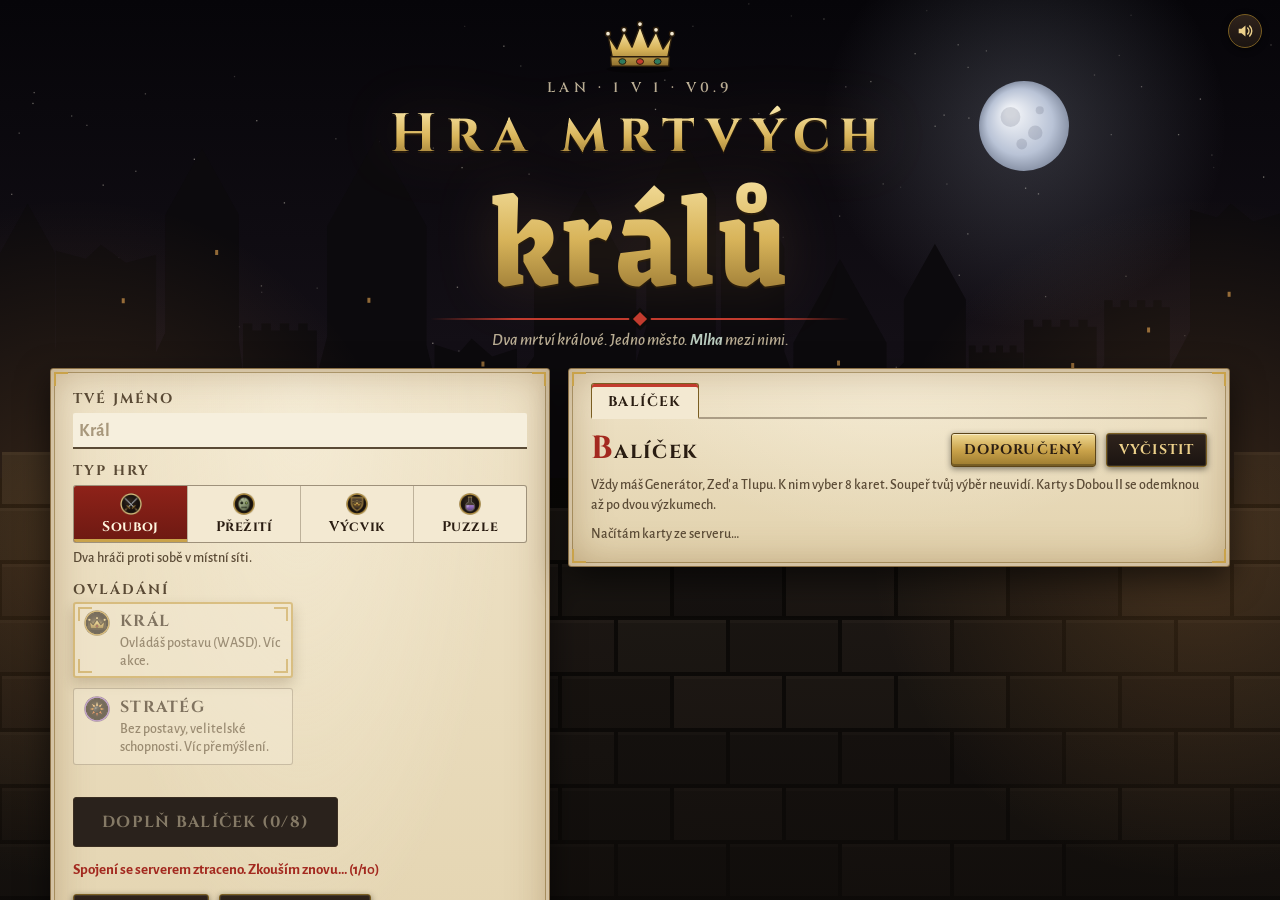
==== commit 31506756: "Hra mrtvých králů: rozpracovaná verze 0.9 (cesta k 1.0) Server rozdělen do balíčku hmk/, testy v dev" ====
--- a/HRA-MRTVYCH-KRALU/index.html
+++ b/HRA-MRTVYCH-KRALU/index.html
@@ -8,6 +8,10 @@
 <link rel="preconnect" href="https://fonts.gstatic.com" crossorigin>
 <link rel="stylesheet" href="https://fonts.googleapis.com/css2?family=Cinzel:wght@600;700;900&family=Alegreya+Sans:ital,wght@0,500;0,700;0,800;1,500&family=Grenze+Gotisch:wght@600;800&display=swap">
 <link rel="stylesheet" href="style.css">
+<link rel="stylesheet" href="css/lobby.css">
+<link rel="stylesheet" href="css/modes.css">
+<link rel="stylesheet" href="css/meta.css">
+<link rel="stylesheet" href="css/settings.css">
 </head>
 <body>
 
@@ -18,39 +22,72 @@
   <div class="lwrap">
     <header class="lhead">
       <canvas id="logoCrown" width="120" height="84" aria-hidden="true"></canvas>
-      <div class="eyebrow">LAN · 1 v 1 · <span id="ver">v0.5</span></div>
+      <div class="eyebrow">LAN · 1 v 1 · <span id="ver">v0.9</span></div>
       <h1 class="logo"><span class="la">Hra mrtvých</span><span class="lb">králů</span></h1>
       <div class="rubr" aria-hidden="true"><i></i></div>
       <p class="tagline">Dva mrtví králové. Jedno město. <b>Mlha</b> mezi nimi.</p>
     </header>
     <div class="lcols">
-      <section class="folio orn lcol">
-        <label class="lbl" for="name">Tvé jméno</label>
-        <input type="text" id="name" maxlength="16" placeholder="Král" autocomplete="off">
+      <section class="folio orn lcol" id="matchFolio" aria-label="Zápas">
+        <div class="namebox">
+          <label class="lbl" for="name">Tvé jméno</label>
+          <div class="namerow"><input type="text" id="name" maxlength="16" placeholder="Král" autocomplete="off"><span class="lvbadge hidden" id="lvBadge"></span></div>
+        </div>
+        <div class="fld">
+          <span class="lbl" id="typeLbl">Typ hry</span>
+          <div class="seg4" id="typeSeg" role="radiogroup" aria-labelledby="typeLbl"></div>
+          <p class="fdesc" id="typeDesc"></p>
+        </div>
+        <div class="setgrid">
+          <div class="fld" id="ctlBlock">
+            <span class="lbl" id="ctlLbl">Ovládání</span>
+            <div class="modes" role="radiogroup" aria-labelledby="ctlLbl">
+              <button class="mode" role="radio" data-mode="kral" style="--c:#c9a24a"><img class="ico" data-icon="kral" data-col="#c9a24a" alt=""><span><b>Král</b><span>Ovládáš postavu (WASD). Víc akce.</span></span></button>
+              <button class="mode" role="radio" data-mode="strateg" style="--c:#6a4a9a"><img class="ico" data-icon="odstrel" data-col="#a77bd6" alt=""><span><b>Stratég</b><span>Bez postavy, velitelské schopnosti. Víc přemýšlení.</span></span></button>
+            </div>
+          </div>
+          <div class="fld" id="mapBlock">
+            <label class="lbl" for="mapSel">Mapa</label>
+            <select id="mapSel"></select>
+            <div class="mapbox"><canvas id="mapPrev" class="mapprev" width="128" height="72" aria-hidden="true"></canvas><p class="fdesc" id="mapDesc"></p></div>
+          </div>
+        </div>
+        <div id="typePane"></div>
+        <div class="fld hidden" id="diffBlock">
+          <span class="lbl" id="diffLbl">Obtížnost</span>
+          <div class="segn" id="diffSeg" role="radiogroup" aria-labelledby="diffLbl"></div>
+          <p class="fdesc" id="diffDesc"></p>
+        </div>
+        <div id="facPane"></div>
         <div class="slots" id="slots"></div>
         <div class="note hidden" id="note"></div>
-        <h3>Režim hry</h3>
-        <div class="modes">
-          <button class="mode" data-mode="kral" style="--c:#c9a24a"><img class="ico big" data-icon="kral" data-col="#c9a24a" alt=""><span><b>Král</b><span>Ovládáš postavu (WASD): střílí, blokuje, opravuje a sbírá bedny. Víc akce.</span></span></button>
-          <button class="mode" data-mode="strateg" style="--c:#6a4a9a"><img class="ico big" data-icon="odstrel" data-col="#a77bd6" alt=""><span><b>Stratég</b><span>Bez postavy. Pět velitelských schopností s dobou obnovy. Víc přemýšlení.</span></span></button>
-        </div>
-        <label class="chk"><input type="checkbox" id="tipsChk"> Rady pro nové hráče během hry</label>
         <div class="row">
           <button class="btn primary big" id="readyBtn">Jsem připraven</button>
-          <button class="btn dark" id="helpBtn">Jak se hraje</button>
+          <button class="btn primary big hidden" id="startBtn">Začít</button>
+          <button class="btn dark hidden" id="soloBtn" title="Spustí Přežití jen pro tebe, soupeř bude podle volby nikdo nebo počítač">Hrát sám</button>
         </div>
         <div class="err" id="err"></div>
+        <div class="row links">
+          <button class="btn dark small" id="helpBtn">Jak se hraje</button>
+          <button class="btn dark small" id="tutBtn" title="Průvodce hrou s úkoly, asi 8 minut">Výuka (8 min)</button>
+        </div>
+        <label class="chk"><input type="checkbox" id="tipsChk"> Rady pro nové hráče během hry</label>
         <div class="urls" id="urls"></div>
         <div class="tipday" id="tipday"></div>
       </section>
-      <section class="folio orn lcol">
-        <div class="deckhead">
-          <h3>Balíček</h3><span id="deckCount" title="Vybrané karty"></span>
-          <button class="btn small" id="deckRec">Doporučený</button>
-          <button class="btn small dark" id="deckClear">Vyčistit</button>
-        </div>
-        <p class="muted">Vždy máš Generátor, Zeď a Tlupu. K nim vyber 8 karet. Soupeř tvůj výběr neuvidí. Karty s Dobou II se odemknou až po dvou výzkumech.</p>
-        <div id="deck"><p class="muted">Načítám karty ze serveru…</p></div>
+      <section class="folio orn lcol" id="rightFolio" aria-label="Balíček a profil">
+        <div class="ftabs" id="folioTabs" role="tablist"></div>
+        <div id="folioPane">
+          <div id="tab_deck" class="tabpane" role="tabpanel">
+            <div class="deckhead">
+              <h3>Balíček</h3><span id="deckCount" title="Vybrané karty"></span>
+              <button class="btn small" id="deckRec">Doporučený</button>
+              <button class="btn small dark" id="deckClear">Vyčistit</button>
+            </div>
+            <p class="muted">Vždy máš Generátor, Zeď a Tlupu. K nim vyber 8 karet. Soupeř tvůj výběr neuvidí. Karty s Dobou II se odemknou až po dvou výzkumech.</p>
+            <div id="deck"><p class="muted">Načítám karty ze serveru…</p></div>
+          </div>
+        </div>
       </section>
     </div>
   </div>
@@ -76,6 +113,7 @@
       <div id="tip" class="hidden"></div>
     </div>
     <div id="ann" aria-live="polite"></div>
+    <div id="tutCard" class="hidden" aria-live="polite"></div>
   </div>
   <div id="side" class="orn"><div id="sideMain"></div><div id="toasts" aria-live="polite"></div></div>
   <div id="bar"></div>
@@ -101,6 +139,7 @@
     <h1 id="endT"></h1>
     <div class="sub" id="endR"></div>
     <table id="endS"></table>
+    <div id="endMeta"></div>
     <button class="btn primary big" id="endBtn">Zpět do lobby</button>
   </div>
 </div>
@@ -135,7 +174,7 @@
     <h3>Režimy</h3>
     <ul>
       <li><b>Král:</b> <kbd>W</kbd><kbd>A</kbd><kbd>S</kbd><kbd>D</kbd> pohyb, střílí sám. <kbd>Mezerník</kbd> blok (−70 % poškození; v prvních 0,3 s odrazí střelu). <kbd>Shift</kbd> výpad. <kbd>F</kbd> oprava stavby (stojí šrot). <kbd>Q</kbd> válečný pokřik, když je nabitý: 8 s chrání a zrychluje tvé jednotky kolem Krále. Mrtvý Král se vrátí za 15 s, do té doby nemůžeš stavět.</li>
-      <li><b>Stratég:</b> <kbd>Q</kbd> oprava, <kbd>W</kbd> odstřel (cíl i posvítí), <kbd>E</kbd> sběrný dron, <kbd>R</kbd> štít trůnu, <kbd>G</kbd> Útok! (tvé jednotky 6 s odolnější a rychlejší).</li>
+      <li><b>Stratég:</b> <kbd>Q</kbd> oprava, <kbd>W</kbd> odstřel (cíl i posvítí), <kbd>E</kbd> sběrný dron, <kbd>R</kbd> štít trůnu, <kbd>G</kbd> Útok! (od Doby II: tvé jednotky 6 s odolnější a rychlejší), <kbd>H</kbd> četa na Relikvii (Obrněnec a 2 Pěšáci, nebo 3 nejlevnější jednotky z balíčku; obnova 20 s).</li>
     </ul>
     <h3>Karty, vylepšení a výzkum</h3>
     <ul>
@@ -145,25 +184,50 @@
       <li><b>Vzorky</b> <span data-ic="v"></span> utrácíš za <b>výzkum</b> (<kbd>V</kbd>). Po 2 výzkumech přijde <b>Doba II</b> (silnější karty), po 5 <b>Doba III</b> (+2 energie/s).</li>
       <li>Pěšák u soupeřova trůnu se <b>promění v Dámu</b> (když žádnou nemáš, zůstanou mu jeho zranění). Jednotka se 3 zářezy se stane <b>veteránem</b>.</li>
     </ul>
+    <h3>Terén</h3>
+    <ul>
+      <li><b>Sloup</b> a <b>Voda</b> jsou neprůchozí, <b>Most</b> se dá přejít, ale nedá se na něm stavět.</li>
+      <li><b>Kanál</b>: jednotky a zombie jsou tu o čtvrtinu rychlejší, Král také. Stavět se v něm nedá.</li>
+      <li><b>Vyvýšené místo</b>: stavba na něm má o 1 pole větší dosah a dohled.</li>
+    </ul>
+    <h3>Frakce</h3>
+    <ul>
+      <li>V lobby si zvolíš <b>frakci</b>. <b>Bez frakce</b> jsou původní pravidla (doporučeno na první hru). Frakci soupeře uvidíš až na začátku zápasu. Každá frakce má 3 vlastní karty, které najdeš v balíčku nahoře. V horní liště u jména trůnu najeď na znak frakce a přečteš si její pravidla.</li>
+      <li><b>Přeživší:</b> stavby kromě Generátoru a Odstřelovače stojí o 20 % méně, Zdi mají o 40 % víc životů a stojí jen 10 <span data-ic="s"></span>, jednotky stojí o 10 % víc. Karty: Ostnatá zeď, Dílna, Mrchožrout. Král: Kovář (rychlá oprava). Stratég: Svépomoc.</li>
+      <li><b>Korporace:</b> výzkum 1. stupně stojí 1 <span data-ic="v"></span>, Tesla cívka je k dispozici už od Doby I, sdílené stavby (kromě Generátoru) a jednotky stojí o 10 % víc. Karty: Dronový hangár, Exoskelet (od Doby II), EMP výboj. Král: Tesla-rukavice. Stratég: Dronová letka.</li>
+      <li><b>Kult:</b> Tlupa stojí 80 <span data-ic="e"></span> a má 2 Běžce, zombie dávají tvým jednotkám o 50 % menší poškození, ale tvé stavby mají o 20 % méně životů. Karty: Hnízdo, Nekromant, Mor. Král: Pán mrtvých. Stratég: Volání mrtvých.</li>
+      <li>Zombie, které pošleš ty (Tlupa, Nákaza, Hnízdo, Mor, Nekromant), tobě neublíží a tvé věže ani trůn na ně nestřílejí. <b>Útok!</b> (<kbd>G</kbd>) potřebuje Dobu II.</li>
+    </ul>
     <h3>Šach-mat</h3>
+
     <ul>
       <li><b>Šach</b>: soupeřovy jednotky stojí u tvého trůnu aspoň ve 3 řadách a ty se nemůžeš bránit (Král je mrtvý / Odstřel i Štít se obnovují).</li>
       <li>Když šach trvá 10 s, je to <b>mat</b> a prohráváš.</li>
     </ul>
     <h3>Ovládání</h3>
     <ul>
-      <li><kbd>1</kbd>–<kbd>0</kbd> karty z lišty, <kbd>T</kbd> tlupa, <kbd>V</kbd> výzkum, <kbd>U</kbd> vylepšit, <kbd>X</kbd> prodat, <kbd>C</kbd> přetavit (od Doby II), <kbd>M</kbd> zvuk, <kbd>Esc</kbd> nebo pravé tlačítko zrušit, <kbd>H</kbd> nápověda</li>
+      <li><kbd>1</kbd>–<kbd>0</kbd> karty z lišty, <kbd>T</kbd> tlupa, <kbd>V</kbd> výzkum, <kbd>U</kbd> vylepšit, <kbd>X</kbd> prodat, <kbd>C</kbd> přetavit (od Doby II), <kbd>M</kbd> zvuk, <kbd>Esc</kbd> nebo pravé tlačítko zrušit (ve hře samotného hráče bez výběru otevře nabídku Pozastaveno), <kbd>H</kbd> nápověda (Stratég: <kbd>H</kbd> je četa na Relikvii, nápověda je <kbd>F1</kbd>)</li>
     </ul>
     <button class="btn primary" id="helpClose" tabindex="-1">Rozumím</button>
   </div>
 </div>
+
+<div id="vsSplash" class="hidden" role="status"></div>
+<div id="pauseOv" class="ov hidden" role="dialog" aria-label="Pozastaveno"></div>
+<div id="welcomeOv" class="ov hidden" role="dialog" aria-label="Vítej"></div>
+<div id="setOv" class="ov hidden" role="dialog" aria-label="Nastavení"></div>
 
 <script src="js/base.js"></script>
 <script src="js/paint.js"></script>
+<script src="js/maps.js"></script>
 <script src="js/ui.js"></script>
+<script src="js/lobby.js"></script>
 <script src="js/render.js"></script>
 <script src="js/input.js"></script>
 <script src="js/audio.js"></script>
+<script src="js/modes.js"></script>
+<script src="js/meta.js"></script>
+<script src="js/settings.js"></script>
 <script src="js/main.js"></script>
 </body>
 </html>
--- a/HRA-MRTVYCH-KRALU/style.css
+++ b/HRA-MRTVYCH-KRALU/style.css
@@ -188,6 +188,9 @@
 .thr .nm { display: flex; align-items: center; gap: 5px; min-width: 0; }
 .thr .nm span { overflow: hidden; text-overflow: ellipsis; }
 .thr .nm .emb { width: 15px; height: 17px; }
+.thr .nm { cursor: help; }
+.thr .nm .femb-hud { width: 20px; height: 20px; }      /* faction emblem (M3-E1): square image, the passives are in the title tooltip */
+
 .thr .lb > span:last-child { font: 800 13px var(--font); letter-spacing: 0; font-variant-numeric: lining-nums tabular-nums; }
 .thr .bar { position: relative; height: 10px; margin-top: 3px; background: #0c0907; border: 1px solid var(--gilt-lo); box-shadow: inset 0 1px 3px #000; }
 .thr .bar i { position: absolute; left: 0; top: 0; bottom: 0; width: 100%; }
--- a/HRA-MRTVYCH-KRALU/css/lobby.css
+++ b/HRA-MRTVYCH-KRALU/css/lobby.css
@@ -0,0 +1,120 @@
+/* Lobby 1.0 (M2-D): game type segment, settings grid, map select + preview, difficulty, right folio tabs.
+   Loaded after style.css, so it refines the base lobby rules there. Every new text is at least 14 px. */
+.lcols { grid-template-columns: minmax(320px, 500px) minmax(0, 1fr); }
+.lcol { min-width: 0; }
+@media (max-width: 900px) { .lcols { grid-template-columns: 1fr; } }
+
+/* name + level badge */
+.namebox { margin-bottom: 12px; }
+.namerow { display: flex; align-items: flex-end; gap: 10px; }
+.namerow input { flex: 1; min-width: 0; }
+.lvbadge { flex: none; padding: 3px 10px 2px; margin-bottom: 3px; font: 700 14px var(--display); letter-spacing: .08em; color: var(--ink); white-space: nowrap;
+  background: var(--plaque); border: 1px solid #5c4519; border-radius: 3px; box-shadow: inset 0 1px 0 rgba(255,255,255,.5); }
+.fld { margin: 0 0 12px; min-width: 0; }
+.eyebrow, .rada, .slot .nm small { font-size: 14px; }
+.lbl, label.lbl { display: block; font: 700 14px var(--display); letter-spacing: .14em; text-transform: uppercase; color: var(--ink2); margin-bottom: 5px; }
+.fdesc { margin: 6px 0 0; font-size: 14px; line-height: 1.35; color: var(--ink2); }
+
+/* game type: 4 segments with icon + text (the text carries the meaning, colour only marks the selection) */
+.seg4 { display: grid; grid-template-columns: repeat(4, minmax(0, 1fr)); border: 1px solid rgba(90,74,53,.55); border-radius: 3px; overflow: hidden; background: var(--vellumL); }
+.tseg { display: flex; flex-direction: column; align-items: center; justify-content: center; gap: 2px; min-height: 56px; padding: 6px 2px 5px; color: var(--ink);
+  font: 700 14px var(--display); letter-spacing: .04em; background: transparent; border: 0; border-left: 1px solid rgba(90,74,53,.35); transition: background .12s; }
+.tseg:first-child { border-left: 0; }
+.tseg .ico { width: 22px; height: 22px; }
+.tseg:hover { background: rgba(201,162,74,.18); }
+.tseg.on { color: #fff6df; background: linear-gradient(180deg, #8e2219, #6d1912); box-shadow: inset 0 -3px 0 var(--gilt); }
+.tseg:focus-visible, .dseg:focus-visible, .mode:focus-visible, .ftab:focus-visible, #mapSel:focus-visible { outline: 2px solid var(--rubric); outline-offset: 2px; }
+
+/* control mode + map side by side when the folio is wide enough */
+.setgrid { display: grid; grid-template-columns: minmax(0, 1fr); gap: 0 14px; }
+@media (min-width: 1100px) { .setgrid { grid-template-columns: minmax(0, 1fr) minmax(0, 1fr); } }
+.lcol .modes { grid-template-columns: minmax(0, 1fr); gap: 8px; }
+@media (max-width: 1099px) { .lcol .modes { grid-template-columns: 1fr 1fr; } }
+.lcol .mode { padding: 7px 10px; }
+.lcol .mode.on { padding: 6px 9px; }
+.lcol .mode .ico { width: 26px; height: 26px; }
+.lcol .mode b { font-size: 16px; }
+.lcol .mode span span { font-size: 14px; line-height: 1.3; }
+
+/* map select with a procedural thumbnail */
+#mapSel { width: 100%; min-height: 40px; padding: 6px 28px 6px 10px; font: 700 16px var(--font); color: var(--ink); background-color: var(--vellumL);
+  border: 1px solid rgba(90,74,53,.55); border-radius: 3px; cursor: pointer; }
+#mapSel:disabled { opacity: .6; cursor: default; }
+.mapbox { display: flex; gap: 10px; align-items: flex-start; margin-top: 8px; }
+.mapprev { flex: none; width: 128px; height: 72px; display: block; border: 2px solid var(--gilt-lo); border-radius: 2px; background: #1b1411; image-rendering: auto; }
+.mapbox .fdesc { margin: 0; }
+
+/* difficulty / Prezivani opponent */
+.segn { display: flex; flex-wrap: wrap; gap: 6px; }
+.dseg { flex: 1 1 90px; display: flex; flex-direction: column; align-items: center; gap: 1px; padding: 6px 8px; color: var(--ink); background: var(--vellumL);
+  border: 1px solid rgba(90,74,53,.5); border-radius: 3px; transition: transform .12s, border-color .12s; }
+.dseg b { font: 700 15px var(--display); letter-spacing: .06em; }
+.dseg small { font-size: 14px; color: var(--ink2); line-height: 1.2; text-align: center; }
+.dseg:hover { border-color: var(--gilt); }
+.dseg.on { border: 2px solid var(--gilt); padding: 5px 7px; background: #f9f0db; box-shadow: 0 4px 10px rgba(60,35,10,.3); transform: translateY(-1px); }
+.dseg.on b::before { content: "✔ "; color: var(--rubric-ink); }
+
+/* slots: level chip */
+.slot .lv { flex: none; font: 700 14px var(--display); letter-spacing: .04em; color: var(--ink2); white-space: nowrap; }
+.slot .st { font-size: 14px; }
+.slots { margin: 10px 0; }
+#typePane:empty, #facPane:empty { display: none; }
+#typePane, #facPane { margin: 0 0 12px; }
+.lcol .row.links { margin-top: 14px; }
+.lcol .btn.small { font-size: 14px; min-height: 34px; }
+.lcol .chk { margin: 12px 0; }
+
+/* right folio tabs */
+.ftabs { display: flex; flex-wrap: wrap; gap: 4px; margin: -6px 0 14px; border-bottom: 2px solid rgba(90,74,53,.45); }
+.ftabs:empty { display: none; }
+.ftab { padding: 8px 16px 6px; margin-bottom: -2px; font: 700 14px var(--display); letter-spacing: .1em; text-transform: uppercase; color: var(--ink2);
+  background: rgba(255,250,235,.35); border: 1px solid rgba(90,74,53,.4); border-bottom: 0; border-radius: 3px 3px 0 0; transition: background .12s; }
+.ftab:hover { background: rgba(255,250,235,.7); }
+.ftab.on { color: var(--ink); background: var(--vellumL); border-color: var(--gilt-lo); border-bottom: 2px solid var(--vellumL); box-shadow: inset 0 3px 0 var(--rubric); }
+.tabpane { min-width: 0; }
+.tabpane .muted { margin: 8px 0 0; }
+
+/* deck cards in the narrower right folio */
+.cards { grid-template-columns: repeat(auto-fill, minmax(230px, 1fr)); }
+.dc .d, .dc .c { font-size: 14px; }
+
+@media (max-height: 860px) and (min-width: 1000px) {
+  .lwrap { gap: 8px; }
+  .lcol { padding: 12px 18px 14px; }
+  .namebox, .fld { margin-bottom: 8px; }
+  .lhead { gap: 0; }
+  .lhead .tagline, .lhead .rubr { display: none; }
+  #logoCrown { width: 56px; height: 39px; }
+  .logo .lb { font-size: clamp(48px, 9vh, 80px); }
+  .logo .la { font-size: clamp(20px, 4vh, 38px); }
+  .slots { margin: 8px 0; gap: 6px; }
+  .slot { padding: 4px 10px; }
+  .lcol .btn.big { min-height: 44px; }
+}
+@media (prefers-reduced-motion: reduce) { .tseg, .dseg, .ftab { transition: none; } }
+
+/* factions (M3-E1): 4 tiles in the style of .mode, a detail box for the chosen one, faction cards first in the deck */
+.ftiles { display: grid; grid-template-columns: repeat(2, minmax(0, 1fr)); gap: 8px; }
+.ftile { position: relative; display: flex; gap: 10px; align-items: center; text-align: left; min-width: 0; padding: 7px 10px; color: var(--ink);
+  background: var(--vellumL); border: 1px solid rgba(90,74,53,.45); border-radius: 3px; transition: transform .12s, box-shadow .12s, border-color .12s; }
+.ftile:hover { border-color: var(--gilt); }
+.ftile.on { border: 2px solid var(--gilt); padding: 6px 9px; background: #f9f0db; box-shadow: 0 5px 12px rgba(60,35,10,.32); transform: translateY(-1px); }
+.ftile:focus-visible { outline: 2px solid var(--rubric); outline-offset: 2px; }
+.femb { flex: none; width: 36px; height: 36px; display: block; }
+.ftx { display: block; min-width: 0; }
+.ftile b { display: block; font: 700 16px var(--display); letter-spacing: .05em; }
+.ftile.on b::before { content: "✔ "; color: var(--rubric-ink); }
+.ftile .ftx > span { display: block; font-size: 14px; line-height: 1.25; color: var(--ink2); }
+.ftile .frec { display: block; font: 700 14px var(--font); font-style: normal; line-height: 1.2; color: var(--verd-d); }
+.fdet { margin-top: 8px; padding: 6px 10px 8px; background: rgba(255,250,235,.5); border-left: 3px solid var(--gilt); border-radius: 0 3px 3px 0; }
+.fdet .fdesc { margin: 4px 0 0; }
+.fdet .fdesc:first-child { margin-top: 0; }
+.fdet .fnote { font-style: italic; }
+.fpass { margin: 5px 0 0; padding-left: 18px; list-style: none; font-size: 14px; line-height: 1.35; color: var(--ink); }
+.fpass li { position: relative; margin: 2px 0; }
+.fpass li::before { content: ""; position: absolute; left: -14px; top: .55em; width: 6px; height: 6px; transform: rotate(45deg); background: var(--rubric); }
+.slot .femb-slot { width: 29px; height: 29px; }
+.dc.fc { background: #fbf3df; border-color: var(--gilt-lo); }
+@media (max-width: 1099px) { .ftiles { grid-template-columns: repeat(2, minmax(0, 1fr)); } }
+@media (max-width: 520px) { .ftiles { grid-template-columns: 1fr; } }
+@media (prefers-reduced-motion: reduce) { .ftile { transition: none; } }
--- a/HRA-MRTVYCH-KRALU/css/modes.css
+++ b/HRA-MRTVYCH-KRALU/css/modes.css
@@ -0,0 +1,103 @@
+/* Modes UI (M3-E2): puzzle grid, Přežití records, pinned HUD box, Výuka card, pause menu, welcome modal, end result block.
+   Every text is at least 14 px; meaning is never carried by colour alone (stars are glyphs plus a text label, locks carry text). */
+.vh { position: absolute; width: 1px; height: 1px; margin: -1px; padding: 0; overflow: hidden; clip: rect(0 0 0 0); white-space: nowrap; border: 0; }
+.stars { letter-spacing: .06em; font-size: 15px; color: #7a5712; white-space: nowrap; }
+
+/* lobby: puzzle grid (2 columns, number diamond, name, mode and stars) */
+.puzhead { display: flex; align-items: baseline; justify-content: space-between; gap: 10px; }
+.puzsum { font: 700 14px var(--display); letter-spacing: .06em; color: var(--ink2); white-space: nowrap; }
+.puzgrid { display: grid; grid-template-columns: repeat(2, minmax(0, 1fr)); gap: 6px; margin-top: 2px; }
+@media (max-width: 520px) { .puzgrid { grid-template-columns: minmax(0, 1fr); } }
+.pzc { display: flex; align-items: center; gap: 9px; min-width: 0; padding: 6px 8px; text-align: left; color: var(--ink); background: var(--vellumL);
+  border: 1px solid rgba(90,74,53,.45); border-radius: 3px; transition: border-color .12s, transform .12s, box-shadow .12s; }
+.pzc .pn { flex: none; display: grid; place-items: center; width: 34px; height: 34px; font: 800 14px var(--display); color: var(--ink);
+  background: linear-gradient(180deg, #f0d993, #c9a24a 55%, #9b7a2f); clip-path: polygon(50% 0, 100% 50%, 50% 100%, 0 50%); }
+.pzc .pt { display: block; min-width: 0; }
+.pzc b { display: block; font: 800 15px/1.2 var(--font); overflow-wrap: anywhere; }
+.pzc .pm { display: block; font-size: 14px; line-height: 1.25; color: var(--ink2); }
+.pzc:hover:not(:disabled) { border-color: var(--gilt); }
+.pzc.on { padding: 5px 7px; background: #f9f0db; border: 2px solid var(--gilt); box-shadow: 0 4px 10px rgba(60,35,10,.3); transform: translateY(-1px); }
+.pzc.on b::before { content: "✔ "; color: var(--rubric-ink); }
+.pzc.lock { color: var(--ink2); cursor: not-allowed; background: rgba(243,233,210,.5); border-style: dashed; }
+.pzc.lock .pn { background: #b7ab90; }
+.pzc.lock b { font-weight: 700; }
+.pzc:focus-visible { outline: 2px solid var(--rubric); outline-offset: 2px; }
+.puzdet { margin-top: 8px; padding: 6px 10px 8px; background: rgba(255,250,235,.5); border-left: 3px solid var(--gilt); border-radius: 0 3px 3px 0; }
+.puzdet .fdesc:first-child { margin-top: 0; }
+.puzstars, .mstars, .mrstars { margin: 4px 0 0; padding: 0; list-style: none; font-size: 14px; line-height: 1.35; }
+.puzstars li, .mstars li { position: relative; padding-left: 20px; margin: 2px 0; }
+.puzstars li::before, .mstars li::before { content: "★"; position: absolute; left: 0; top: 0; color: #7a5712; }
+
+/* lobby: Přežití records */
+.rectab { width: 100%; margin: 4px 0 0; border-collapse: collapse; font-size: 14px; }
+.rectab th, .rectab td { padding: 3px 8px 3px 0; text-align: left; border-bottom: 1px solid rgba(90,74,53,.3); font-size: 14px; }
+.rectab thead th { font: 700 14px var(--display); letter-spacing: .06em; color: var(--ink2); }
+.rectab tbody th { font-weight: 800; color: var(--ink); }
+.rectab td { font-variant-numeric: lining-nums tabular-nums; color: var(--ink); }
+
+/* game: pinned box in the side panel (Přežití, puzzle) */
+.mbox { flex: none; margin: 0 10px 8px; padding: 8px 10px 6px; background: rgba(0,0,0,.25); border: 1px solid var(--rule); border-left: 3px solid var(--gilt); border-radius: 3px; }
+.mbox h4 { margin: 0 0 4px; font: 700 13px/1.25 var(--display); letter-spacing: .1em; text-transform: uppercase; color: var(--gilt); overflow-wrap: anywhere; }
+.mbox .stats { margin: 4px 0 6px; }
+.mbox .stars { color: var(--gilt-hi); }
+.mgoal, .mnote { margin: 4px 0; font-size: 14px; line-height: 1.35; color: var(--muted); }
+.mgoal b { color: var(--text); }
+.mnote { margin: 2px 0 0; }
+.mstars { color: var(--muted); }
+.mstars li::before { color: var(--gilt); }
+#clock.pzlow { color: #e0503f; }
+
+/* game: Výuka card (centred under the HUD strip, only the buttons take the mouse), hint cell, pulse of the hinted control */
+#tutCard { position: absolute; z-index: 5; top: 50px; left: 50%; width: 380px; max-width: calc(100% - 24px); transform: translateX(-50%); padding: 8px 14px 9px;
+  pointer-events: none; box-shadow: inset 0 0 28px rgba(110,70,20,.3), inset 0 0 0 3px #e9dcc0, inset 0 0 0 4px rgba(122,94,34,.5), 0 8px 22px rgba(0,0,0,.65); }
+#tutCard .btn { pointer-events: auto; }
+.tuth { display: flex; align-items: center; justify-content: space-between; gap: 8px; }
+.tuks { font: 700 14px var(--display); letter-spacing: .12em; text-transform: uppercase; color: var(--rubric-ink); }
+.tuks b { font-size: 17px; }
+.tuok { font: 900 20px/1 var(--font); color: var(--verd-d); opacity: 0; }
+.tuok.go { animation: tutok .9s ease-out; }
+@keyframes tutok { 0% { opacity: 0; transform: scale(2); } 20% { opacity: 1; transform: scale(1); } 75% { opacity: 1; } 100% { opacity: 0; } }
+.tutx { margin: 3px 0 6px; font: 700 16px/1.4 var(--font); color: var(--ink); }
+.tutx kbd { font-size: 14px; line-height: 20px; padding: 0 6px; }
+#tutCard.hot .tutx kbd { animation: tutkbd 1s infinite alternate; }
+@keyframes tutkbd { to { background: var(--gilt-hi); border-color: var(--gilt-lo); } }
+.tutb { display: flex; gap: 8px; justify-content: flex-end; }
+.tutb .btn.small { min-height: 30px; padding: 3px 12px; font-size: 13px; }
+#tutCell { position: absolute; z-index: 1; pointer-events: none; border-radius: 3px; background: rgba(236,208,138,.12);
+  background-image: linear-gradient(var(--gilt-hi), var(--gilt-hi)), linear-gradient(var(--gilt-hi), var(--gilt-hi)), linear-gradient(var(--gilt-hi), var(--gilt-hi)), linear-gradient(var(--gilt-hi), var(--gilt-hi)),
+    linear-gradient(var(--gilt-hi), var(--gilt-hi)), linear-gradient(var(--gilt-hi), var(--gilt-hi)), linear-gradient(var(--gilt-hi), var(--gilt-hi)), linear-gradient(var(--gilt-hi), var(--gilt-hi));
+  background-repeat: no-repeat; background-size: 30% 3px, 3px 30%, 30% 3px, 3px 30%, 30% 3px, 3px 30%, 30% 3px, 3px 30%;
+  background-position: 0 0, 0 0, 100% 0, 100% 0, 0 100%, 0 100%, 100% 100%, 100% 100%;
+  filter: drop-shadow(0 0 3px rgba(0,0,0,.8)); animation: tutcell 1s ease-in-out infinite alternate; }
+@keyframes tutcell { from { transform: scale(.86); opacity: .8; } to { transform: scale(1.04); opacity: 1; } }
+.bb.tut, #resBtn.tut { border-color: var(--gilt-hi); animation: tutpulse .9s ease-in-out infinite alternate; }
+body[data-tut="key:U"] #side .act.up { border-color: var(--gilt-hi); animation: tutpulse .9s ease-in-out infinite alternate; }
+@keyframes tutpulse { from { box-shadow: 0 0 0 1px var(--gilt); } to { box-shadow: 0 0 0 3px rgba(236,208,138,.55), 0 0 14px rgba(255,184,90,.45); } }
+body.calm #tutCell, body.calm .bb.tut, body.calm #resBtn.tut, body.calm #tutCard.hot .tutx kbd, body.calm .tuok.go,
+body.calm[data-tut="key:U"] #side .act.up { animation: none; }
+body.calm .tuok.go { opacity: 1; }
+@media (prefers-reduced-motion: reduce) { #tutCell, .bb.tut, #resBtn.tut, #tutCard.hot .tutx kbd, .tuok.go, body[data-tut="key:U"] #side .act.up { animation: none; } }
+@media (max-height: 700px) { #tutCard { top: 46px; padding: 6px 12px 7px; } .tutx { font-size: 15px; margin: 2px 0 4px; } }
+
+/* pause menu and welcome modal */
+.pausec, .welc { text-align: center; }
+.ov .card.pausec { width: min(420px, 100%); }
+.ov .card.welc { width: min(520px, 100%); }
+.pausec .sub { margin: 4px 0 6px; }
+.welc p { margin: 8px 0 0; font-size: 16px; line-height: 1.45; }
+.pbtns { display: grid; gap: 10px; margin: 16px 0 10px; }
+.pbtns .btn { width: 100%; }
+.pausec .muted, .welc .muted { margin: 6px 0 0; font-size: 14px; }
+.pbtns .btn:focus-visible { outline: 2px solid var(--rubric); outline-offset: 2px; }
+
+/* end overlay: result block above the meta block */
+.mres { margin: 6px 0 14px; padding: 8px 14px 10px; text-align: left; background: rgba(255,250,235,.5); border-left: 3px solid var(--gilt); border-radius: 0 3px 3px 0; }
+.mres h3 { font-size: 17px; margin: 0 0 4px; }
+.mrs { margin: 3px 0; font-size: 16px; color: var(--ink); }
+.mrstars li { position: relative; padding-left: 24px; margin: 3px 0; color: var(--ink); }
+.mrstars .mk2 { position: absolute; left: 0; top: 0; font-weight: 900; }
+.mrstars .y .mk2 { color: var(--verd-d); }
+.mrstars .n .mk2 { color: var(--rubric-ink); }
+.mrstars .n { color: var(--ink2); }
+.mrb { display: flex; flex-wrap: wrap; gap: 8px; margin-top: 8px; }
+.mrb .btn.small { min-height: 34px; font-size: 14px; }
--- a/HRA-MRTVYCH-KRALU/css/meta.css
+++ b/HRA-MRTVYCH-KRALU/css/meta.css
@@ -0,0 +1 @@
+/* Meta UI (M4-A): tabs Statistiky, Uspechy, Vzhled, #endMeta graphs, XP bar, #vsSplash. Mount points exist in index.html. */
--- a/HRA-MRTVYCH-KRALU/css/settings.css
+++ b/HRA-MRTVYCH-KRALU/css/settings.css
@@ -0,0 +1 @@
+/* Settings dialog (M4-C): #setOv, sound test, accessibility. Mount point exists in index.html. */
